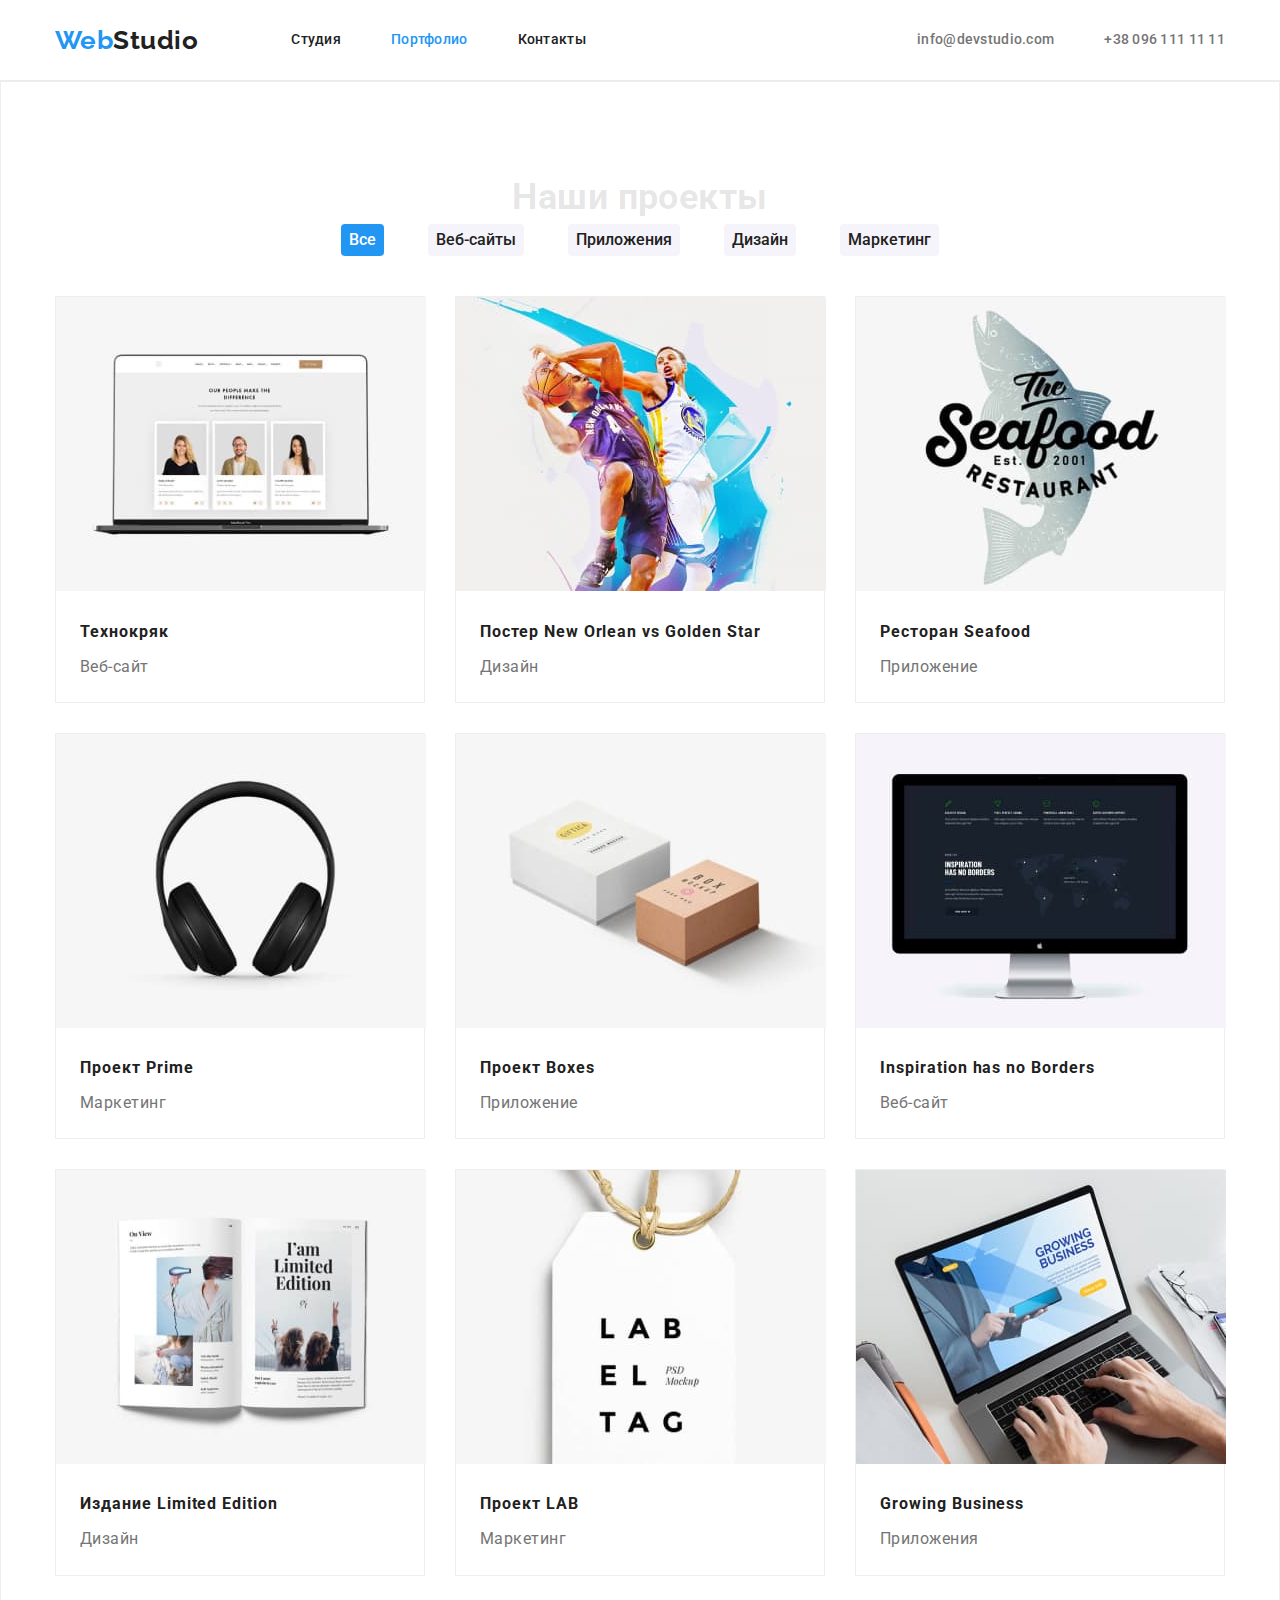
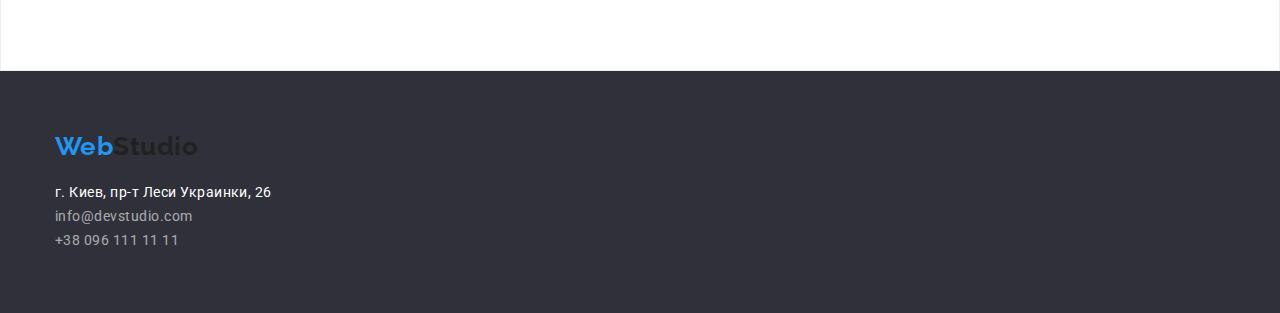
==== portfolio.html @ 62e01c05 "Копия модуля 3. Начинаем новый модуль" ====
<!DOCTYPE html>
<html lang="en">
<head>
    <meta charset="UTF-8">
    <meta http-equiv="X-UA-Compatible" content="IE=edge">
    <meta name="viewport" content="width=device-width, initial-scale=1.0">
    <title>Portfolio</title>
    <link rel="stylesheet" href="https://cdnjs.cloudflare.com/ajax/libs/modern-normalize/1.1.0/modern-normalize.min.css">
    <link href="https://fonts.googleapis.com/css2?family=Raleway:wght@700&family=Roboto:wght@400;500;700;900&display=swap"
        rel="stylesheet">
    <link rel="stylesheet" href="./css/styles.css" />
</head>
<body>
    <!-- Шапка-->
    <header class="header-page">
        <div class="container logo-nav-contacts">
            <nav class="logo-nav">
                <a href="./index.html" class="logo"><span class="logostyle">Web</span>Studio</a>
                <ul class="site-nav list">
                    <li class="item"><a href="./index.html" class="link">Студия</a></li>
                    <li class="item"><a href="./portfolio.html" class="link current">Портфолио</a></li>
                    <li class="item"><a href="./contacts.html" class="link">Контакты</a></li>
                </ul>
            </nav>
            <ul class="header-contacts list">
                <li class="item">
                    <a href="mailto:info@devstudio.com" class="header-contacts">info@devstudio.com</a>
                </li>
                <li class="item">
                    <a href="tel:+380961111111" class="header-contacts">+38 096 111 11 11</a>
                </li>
            </ul>
        </div>
    </header>
<main>
    <section class="section project">
    <div class="container">
        <h1 class="transparent-title">Наши проекты</h1>
        <ul class="button-type list">
            <li><button type="button" class="button-projects all">Все</button></li>
            <li><button type="button" class="button-projects">Веб-сайты</button></li>
            <li><button type="button" class="button-projects">Приложения</button></li>
            <li><button type="button" class="button-projects">Дизайн</button></li>
            <li><button type="button" class="button-projects">Маркетинг</button></li>
        </ul>
        <ul class="projects-type list">
            <li class="project-box">
                <img src="./images/techcrack.jpg" alt="techcrack" class="project-img" />
                <h3 class="portfolio-projects">Технокряк</h3>
                <p class="portfolio-type">Веб-сайт</p>
            </li>
            <li class="project-box">
                <img src="./images/New-Orlean.jpg" alt="Poster New Orlean" class="project-img" />
                <h3 class="portfolio-projects">Постер New Orlean vs Golden Star</h3>
                <p class="portfolio-type">Дизайн</p>
            </li>
            <li class="project-box">
                <img src="./images/restaraunt-sea-food.jpg" alt="restaraunt Sea Food" class="project-img" />
                <h3 class="portfolio-projects">Ресторан Seafood</h3>
                <p class="portfolio-type">Приложение</p>
            </li>
            <li class="project-box">
                <img src="./images/project-prime.jpg" alt="project Prime" class="project-img" />
                <h3 class="portfolio-projects">Проект Prime</h3>
                <p class="portfolio-type">Маркетинг</p>
            </li>
            <li class="project-box">
                <img src="./images/project-boxes.jpg" alt="project Boxes" class="project-img" />
                <h3 class="portfolio-projects">Проект Boxes</h3>
                <p class="portfolio-type">Приложение</p>
            </li>
            <li class="project-box">
                <img src="./images/inspirations.jpg" alt="Inspiration has no Borders" class="project-img" />
                <h3 class="portfolio-projects">Inspiration has no Borders</h3>
                <p class="portfolio-type">Веб-сайт</p>
            </li>
            <li class="project-box">
                <img src="./images/limited-edition.jpg" alt="Limited Edition" class="project-img" />
                <h3 class="portfolio-projects">Издание Limited Edition</h3>
                <p class="portfolio-type">Дизайн</p>
            </li>
            <li class="project-box">
                <img src="./images/project-lab.jpg" alt="project LAB" class="project-img" />
                <h3 class="portfolio-projects">Проект LAB</h3>
                <p class="portfolio-type">Маркетинг</p>
            </li>
            <li class="project-box">
                <img src="./images/growing-business.jpg" alt="Growing Business" class="project-img" />
                <h3 class="portfolio-projects">Growing Business</h3>
                <p class="portfolio-type">Приложения</p>
            </li>
        </ul>
    </div>
    </section>
</main>
        <!--подвал-->
        <footer>
            <div class="container">
                <a href="./index.html" class="logo"><span class="logostyle">Web</span>Studio</a>
                <address>
                    <ul class="address list">
                        <li><a href="" class="location">г. Киев, пр-т Леси Украинки, 26</a></li>
                        <li><a href="mailto:info@devstudio.com" class="footer-contacts">info@devstudio.com</a></li>
                        <li><a href="tel:+380961111111" class="footer-contacts">+38 096 111 11 11</a></li>
                    </ul>
                </address>
            </div>
        </footer>
    </body>
</html>
---- css/styles.css ----
:root {
    --primary-text-color: #212121;
    --secondary-text-color: #757575;
    --title-text-color: #212121;
    --accent-color: #2196F3;
    --primary-white-color: #ffffff;
    --secondary-background-color: #2F303A;
}
body { background: #E5E5E5;
    color: var(--primary-text-color);
    font-family: Roboto, sans-serif;
    letter-spacing: 0.03em;
}
/*Утилиты для списков*/
.list {
    list-style: none;
    padding: 0;
    margin: 0;
}
/* Контейнер */
.container {
    margin: 0 auto;
    width: 1200px;
    padding-left: 15px;
    padding-right: 15px;
}
/* Базовые параметры секций */
.section {
    margin-top: 0;
    margin-bottom: 0;
    padding-top: 94px;
    padding-bottom: 94px;
    background-color: #F5F4FA;
}
/* Загаловки секций*/
.section-title {
    margin-top: 0;
    margin-bottom: 50px;
    text-align: center;
    color: var(--primary-text-color);
    font-weight: 700;
    font-size: 36px;
    line-height: 1.17;
}
/* Линия для шапки */
.header-page {
    border-bottom: 1px solid #ECECEC;
    background-color: var(--primary-white-color);
}
/* Логотип */
.logo {
    color: var(--primary-text-color);
    font-family: Raleway, sans-serif;
    font-size: 26px;
    font-weight: 700;
    line-height: 1.19;
    text-decoration: none;
}
.logostyle {
    color: var(--accent-color)
}
/*Шапка*/
.logo-nav-contacts {
    display: flex;
    align-items: center;
}
/*Навигация в шапке*/
.logo-nav {
    display: flex;
    align-items: center;
}

.link {
    color: var(--primary-text-color);
    font-size: 14px;
    font-weight: 500;
    line-height: 1.14;
    letter-spacing: 0.02em;
    text-decoration: none;
}
.site-nav {
    display: flex;
    margin-left: 93px;
}
    .site-nav .item {
    margin-right: 50px;
}
/*второй вариант отступа(для конспекта)
.site-nav .item:not(:last-child)
margin-rigth:40px; 
----------------------------*/

.site-nav .link {
    display: block;
    padding-top: 32px;
    padding-bottom: 32px;
}
.site-nav .link:hover,
.site-nav .link:focus {
    color: var(--accent-color);
}
.site-nav .link.current {
    color: var(--accent-color);
}
/* Контакты в шапке */
.header-contacts {
    display: flex;
    margin-left: auto;
    color: var(--secondary-text-color);
    font-size: 14px;
    font-weight: 500;
    line-height: 1.14;
    letter-spacing: 0.02em;
    text-decoration: none;
}
.header-contacts .item+.item {
    margin-left: 50px;
}
.header-contacts:hover,
.header-contacts:focus {
    color: var(--accent-color)
}
/* Solutions / Эффективные решения */
.solutions {
    background-color: var(--secondary-background-color);
    text-align: center;
    margin-top: 0;
    margin-bottom: 0;
    padding: 200px 0;
}
.solutions-title {
    margin-top: 0;
    margin-bottom: 0;
    color: var(--primary-white-color);
    font-weight: 900;
    font-size: 44px;
    line-height: 1.36;
    letter-spacing: 0.06em;
    text-transform: uppercase;
}
.button-primary {
    color: var(--primary-white-color);
    background-color: var(--accent-color);
    font-weight: 700;
    font-size: 16px;
    line-height: 1.88;
    letter-spacing: 0.06em;
    text-align: center;
    text-decoration: none;
    box-shadow: 0px 4px 4px rgba(0, 0, 0, 0.15);
    border-radius: 4px;
    border-color: transparent;
    padding: 10px 32px;
    min-width: 200px;
    margin-top: 30px;
}
/* Advantages / Наши преймущества (с условным заголовком) */
.section-transparent-title{
    margin-top: 0;
    margin-bottom: 0;
    padding-top: 94px;
    padding-bottom: 0;
    background-color: #F5F4FA;
}
.transparent-title {
margin-top: 0;
margin-bottom: 0;
text-align: center;
color: rgba(0, 0, 0, 0.1);
font-weight: 700;
font-size: 36px;
line-height: 1.17;

}
.advantages {
    display: flex;
}
.advantages .item {
    margin-right: 30px;
}
.advantages .item:last-child {
    margin-right: 0;
}
.advantages-title {
    font-weight: 700;
    font-size: 14px;
    line-height: 1.14;
    text-transform: uppercase;
    margin-top: 0;
    margin-bottom: 10px;
}
.advantages-description {
    margin-top: 0;
    margin-bottom: 0;
    font-size: 14px;
    font-weight: 400;
    line-height: 1.71;
    color: var(--secondary-text-color);
}
/* Services / Чем мы занимаемся */
.services {
    display: flex;
}

.services .item {
    margin-right: 30px;
}

.services .item:last-child {
    margin-right: 0;
}
/* Изображения для services */
.services-image {
    width: 370px;
}

/* Our team / Наша команда*/
.team {
    display: flex;
}
.team-image {
    width: 270px;
}
.team .item {
    margin-top: 0;
    margin-bottom: 0;
    margin-right: 30px;
    background-color: #ffffff;
    box-shadow: 0px 1px 3px rgba(0, 0, 0, 0.12),
                0px 1px 1px rgba(0, 0, 0, 0.14),
                0px 2px 1px rgba(0, 0, 0, 0.2);
    border-radius: 0px 0px 4px 4px;
}
.team .item:last-child {
    margin-right: 0;
}
.our-team {
    margin-top: 0;
    margin-bottom: 10px;
    font-size: 16px;
    font-weight: 500;
    line-height: 1.17;
}
.team-speciality {
    margin-top: 0;
    margin-bottom: 30px;
    font-size: 16px;
    font-weight: 400;
    line-height: 1.17;
    color: var(--secondary-text-color);
}

/*Подвал*/
footer {
    background-color: var(--secondary-background-color);
    padding-top: 60px;
    padding-bottom: 60px;
    
}
footer>.logo {
    color: #FFFFFF;
}
address {
    margin-top: 20px;
    margin-bottom: 0;
}
.location {
    color: #FFFFFF;
    font-size: 14px;
    font-weight: 400;
    line-height: 1.71;
    text-decoration: none;
    font-style: normal;
}

.footer-contacts {
    color: rgba(255, 255, 255, 0.6);
    font-size: 14px;
    font-weight: 400;
    line-height: 1.71;
    text-decoration: none;
    font-style: normal;
}

.footer-contacts:hover,
.footer-contacts:focus {
    color: var(--accent-color);
}
/*Портфолио*/
.section.project {
    background-color: #ffffff;
    border: 1px solid #EEEEEE;
}
/*Кнопки в портфолио (с условным заголовком)*/
.button-type {
    display: flex;
    margin-bottom: 34px;
    margin-top: 0;
    justify-content: center;
}

.button-projects {
    color: var(--primary-text-color);
    background-color: #F5F4FA;
    font-weight: 500;
    font-size: 16px;
    line-height: 1.63;
    border-radius: 4px;
    border-color: transparent;
    margin: 6px 22px 6px 22px;
}

.button-projects:hover,
.button-projects:focus {
    color: var(--primary-white-color);
    background-color: var(--accent-color);
}

.button-projects.all {
    color: var(--primary-white-color);
    background-color: var(--accent-color);
}
/* Projects / Cписок проектов в портфолио */

.projects-type {
    display: flex;
    flex-wrap: wrap;
}
.project-box {
    background: #FFFFFF;
    border: 1px solid #EEEEEE;
    width: 370px;
    margin-right: 30px;
    margin-bottom: 30px;
}
.project-box:nth-child(3n) {
    margin-right: 0;
}
.project-box:nth-last-child(-n + 3) {
    margin-bottom: 0;
}
.project-img {
    width: 370px;
    margin-top: 0;
    margin-bottom: 20px;
}

.portfolio-projects {
    margin: 0 24px 4px 24px;
    color: var(--primary-text-color);
    font-size: 16px;
    font-weight: 700;
    line-height: 2;
    letter-spacing: 0.06em;
}
.portfolio-type {
    margin: 0 24px 20px 24px;
    color: var(--secondary-text-color);
    font-size: 16px;
    font-weight: 400;
    line-height: 1.88;
}
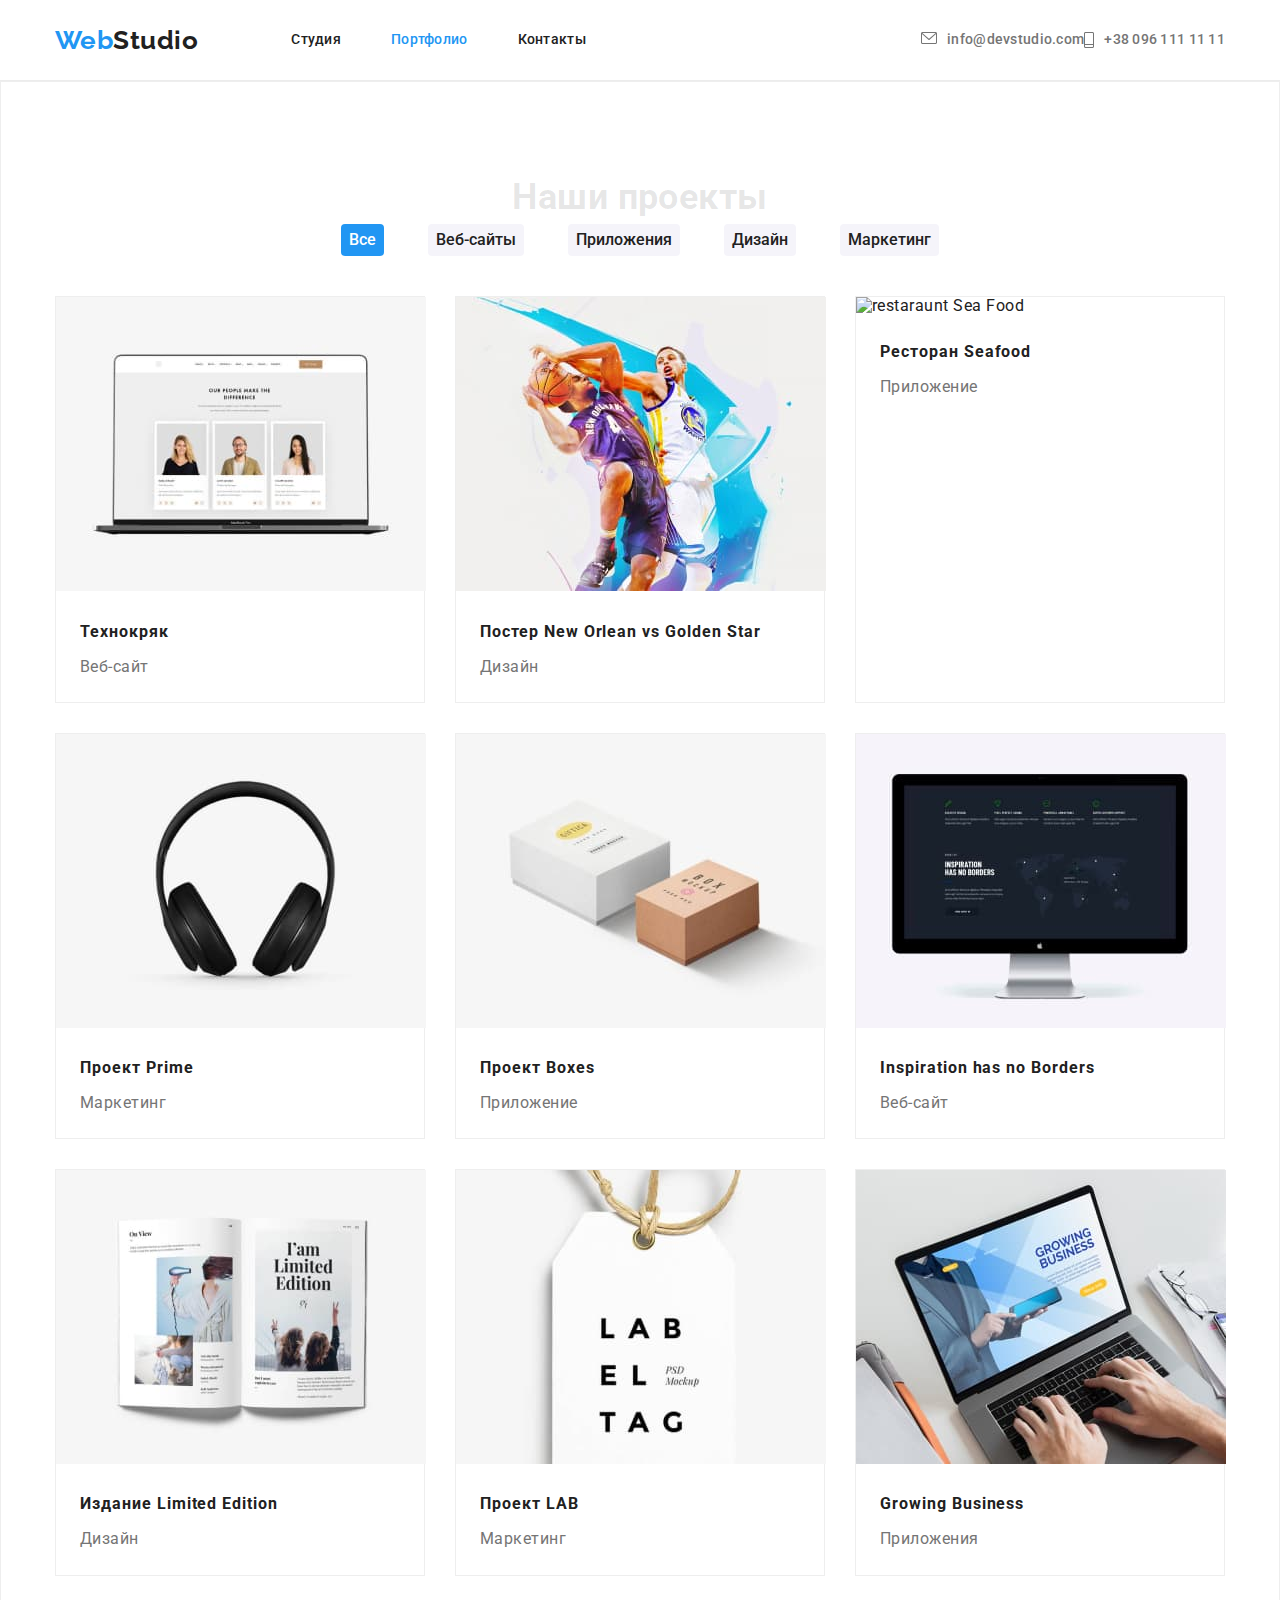
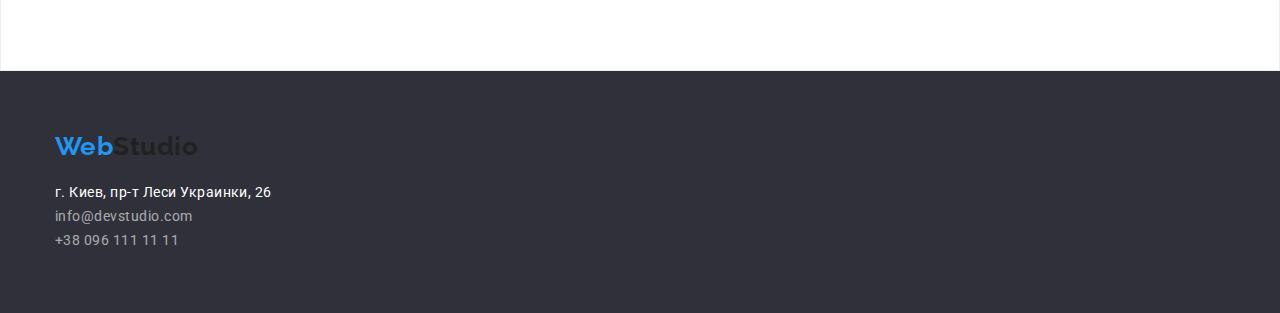
==== commit a499cc7a: "before" ====
--- a/portfolio.html
+++ b/portfolio.html
@@ -24,10 +24,10 @@
             </nav>
             <ul class="header-contacts list">
                 <li class="item">
-                    <a href="mailto:info@devstudio.com" class="header-contacts">info@devstudio.com</a>
+                    <a href="mailto:info@devstudio.com" class="header-contacts mail">info@devstudio.com</a>
                 </li>
                 <li class="item">
-                    <a href="tel:+380961111111" class="header-contacts">+38 096 111 11 11</a>
+                    <a href="tel:+380961111111" class="header-contacts mobile">+38 096 111 11 11</a>
                 </li>
             </ul>
         </div>
--- a/css/styles.css
+++ b/css/styles.css
@@ -16,6 +16,7 @@
     list-style: none;
     padding: 0;
     margin: 0;
+
 }
 /* Контейнер */
 .container {
@@ -103,6 +104,26 @@
     color: var(--accent-color);
 }
 /* Контакты в шапке */
+.header-contacts.mail::before {
+    content: "";
+    background-image: url(../images/mail.svg);
+    background-size: contain;
+    align-items: center;
+    width: 16px;
+    height: 12px;
+    margin-right: 10px;
+
+}
+.header-contacts.mobile::before {
+    content: "";
+    background-image: url(../images/mobile.svg);
+    background-size: contain;
+    align-items: center;
+    width: 10px;
+    height: 16px;
+    margin-right: 10px;
+
+}
 .header-contacts {
     display: flex;
     margin-left: auto;
@@ -113,8 +134,8 @@
     letter-spacing: 0.02em;
     text-decoration: none;
 }
-.header-contacts .item+.item {
-    margin-left: 50px;
+.header-contacts .contacts-item+.contacts-item {
+    margin-left: 30px;
 }
 .header-contacts:hover,
 .header-contacts:focus {
@@ -122,10 +143,23 @@
 }
 /* Solutions / Эффективные решения */
 .solutions {
-    background-color: var(--secondary-background-color);
+    background-image: linear-gradient(
+        to right,
+        rgba(47, 48, 58, 0.4),
+        rgba(47, 48, 58, 0.4)
+    );
+    background-image: url(../images/main-img.jpg);
+    /* если размер изображения не подходящих размеров, то дополнительно для корректирвки
+    background-repeat: no-repeat;
+    background-position: center;
+    background-size: cover; */
+    background-color: #C4C4C4;
+    border: 1px solid #000000;
     text-align: center;
-    margin-top: 0;
-    margin-bottom: 0;
+    margin-left: auto;
+    margin-right: auto;
+    height: 480px;
+    max-width: 1600px;
     padding: 200px 0;
 }
 .solutions-title {
@@ -153,6 +187,7 @@
     padding: 10px 32px;
     min-width: 200px;
     margin-top: 30px;
+    cursor: pointer;
 }
 /* Advantages / Наши преймущества (с условным заголовком) */
 .section-transparent-title{
@@ -160,27 +195,51 @@
     margin-bottom: 0;
     padding-top: 94px;
     padding-bottom: 0;
-    background-color: #F5F4FA;
 }
 .transparent-title {
-margin-top: 0;
-margin-bottom: 0;
-text-align: center;
-color: rgba(0, 0, 0, 0.1);
-font-weight: 700;
-font-size: 36px;
-line-height: 1.17;
-
+    margin-top: 0;
+    margin-bottom: 0;
+    text-align: center;
+    color: rgba(0, 0, 0, 0.1);
+    font-weight: 700;
+    font-size: 36px;
+    line-height: 1.17;
 }
 .advantages {
     display: flex;
 }
-.advantages .item {
+
+.advantages-item {
     margin-right: 30px;
-}
-.advantages .item:last-child {
+    
+}
+.advantages-item:last-child {
     margin-right: 0;
 }
+
+.advantages-item::before {
+    display: block;
+    content: "";
+    background-repeat: no-repeat;
+    background-position: center;
+    background-color: #F5F4FA;;
+    width: 270px;
+    height: 120px;
+    margin-bottom: 30px;
+}
+.advantages-item:nth-child(1):before {
+    background-image: url(../images/antenna.svg);
+}
+.advantages-item:nth-child(2):before {
+    background-image: url(../images/clock.svg);
+}
+.advantages-item:nth-child(3):before {
+    background-image: url(../images/diagram.svg);
+}
+.advantages-item:nth-child(4):before {
+    background-image: url(../images/astronaut.svg);
+}
+
 .advantages-title {
     font-weight: 700;
     font-size: 14px;
@@ -189,6 +248,7 @@
     margin-top: 0;
     margin-bottom: 10px;
 }
+
 .advantages-description {
     margin-top: 0;
     margin-bottom: 0;
@@ -220,8 +280,9 @@
 }
 .team-image {
     width: 270px;
-}
-.team .item {
+    margin-bottom: 30px;
+}
+.team-item {
     margin-top: 0;
     margin-bottom: 0;
     margin-right: 30px;
@@ -230,8 +291,10 @@
                 0px 1px 1px rgba(0, 0, 0, 0.14),
                 0px 2px 1px rgba(0, 0, 0, 0.2);
     border-radius: 0px 0px 4px 4px;
-}
-.team .item:last-child {
+    text-align: center;
+
+}
+.team-item:last-child {
     margin-right: 0;
 }
 .our-team {
@@ -241,14 +304,37 @@
     font-weight: 500;
     line-height: 1.17;
 }
+
 .team-speciality {
     margin-top: 0;
-    margin-bottom: 30px;
+    margin-bottom: 16px;
     font-size: 16px;
     font-weight: 400;
     line-height: 1.17;
     color: var(--secondary-text-color);
 }
+.button {
+    margin-top: 0;
+    margin-bottom: 30px;
+    padding: 0;
+    border: none;
+    color: #AFB1B8;; 
+    background-color: #ffffff;
+    width: 44px;
+    height: 44px;
+}
+.button:hover {
+    color: #ffffff;
+    background-color: #2196F3;
+    border-radius: 50%;
+}
+
+.button-icon {
+    fill: currentcolor;
+    width: 20px;
+    height: 20px;
+}
+
 
 /*Подвал*/
 footer {
@@ -308,6 +394,7 @@
     border-radius: 4px;
     border-color: transparent;
     margin: 6px 22px 6px 22px;
+    cursor: pointer;
 }
 
 .button-projects:hover,
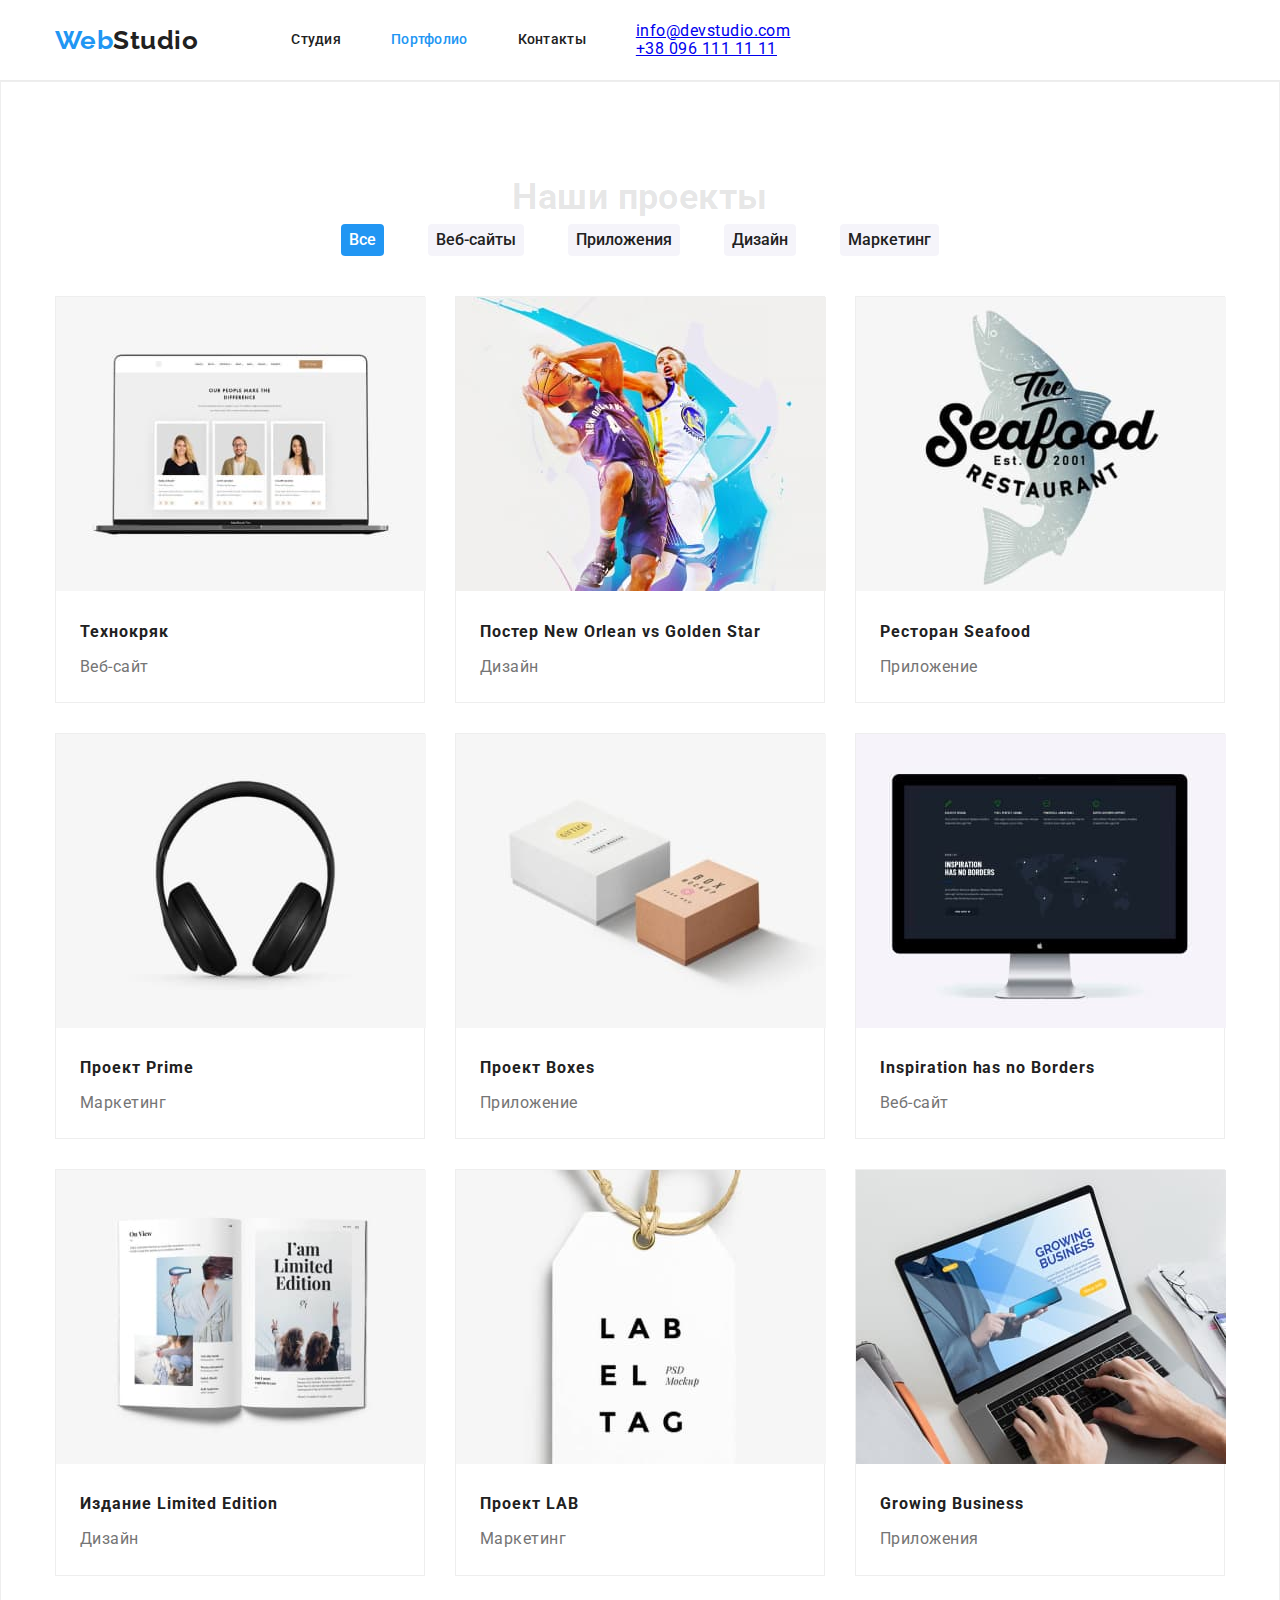
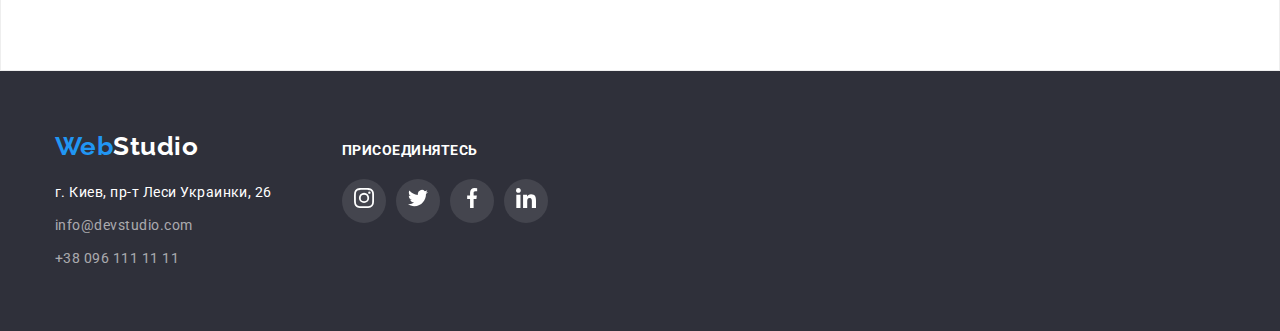
==== commit 2cca58e3: "эксперименты с сектором моя команда" ====
--- a/portfolio.html
+++ b/portfolio.html
@@ -95,15 +95,52 @@
 </main>
         <!--подвал-->
         <footer>
-            <div class="container">
-                <a href="./index.html" class="logo"><span class="logostyle">Web</span>Studio</a>
-                <address>
-                    <ul class="address list">
-                        <li><a href="" class="location">г. Киев, пр-т Леси Украинки, 26</a></li>
-                        <li><a href="mailto:info@devstudio.com" class="footer-contacts">info@devstudio.com</a></li>
-                        <li><a href="tel:+380961111111" class="footer-contacts">+38 096 111 11 11</a></li>
+            <div class="container footer">
+                <div class="footer-logo-address">
+                    <a href="./index.html" class="logo"><span class="logostyle">Web</span>Studio</a>
+                    <address class="footer-address">
+                        <ul class="address list">
+                            <li class="address-item"><a href="" class="location">г. Киев, пр-т Леси Украинки, 26</a></li>
+                            <li class="address-item"><a href="mailto:info@devstudio.com"
+                                    class="footer-contacts">info@devstudio.com</a></li>
+                            <li class="address-item"><a href="tel:+380961111111" class="footer-contacts">+38 096 111 11 11</a>
+                            </li>
+                        </ul>
+                    </address>
+                </div>
+                <div class="footer-social">
+                    <h3 class="social-title">Присоединятесь</h3>
+                    <ul class="social list">
+                        <li class="social-item">
+                            <button class="button-social">
+                                <svg class="button-icon-social" width="20" height="20">
+                                    <use href="./images/icon.svg#icon-instagram"></use>
+                                </svg>
+                            </button>
+                        </li>
+                        <li class="social-item">
+                            <button class="button-social">
+                                <svg class="button-icon-social" width="20" height="20">
+                                    <use href="./images/icon.svg#icon-twitter"></use>
+                                </svg>
+                            </button>
+                        </li>
+                        <li class="social-item">
+                            <button class="button-social">
+                                <svg class="button-icon-social" width="20" height="20">
+                                    <use href="./images/icon.svg#icon-facebook"></use>
+                                </svg>
+                            </button>
+                        </li>
+                        <li class="social-item">
+                            <button class="button-social">
+                                <svg class="button-icon-social" width="20" height="20">
+                                    <use href="./images/icon.svg#icon-linkedin"></use>
+                                </svg>
+                            </button>
+                        </li>
                     </ul>
-                </address>
+                </div>
             </div>
         </footer>
     </body>
--- a/css/styles.css
+++ b/css/styles.css
@@ -5,6 +5,7 @@
     --accent-color: #2196F3;
     --primary-white-color: #ffffff;
     --secondary-background-color: #2F303A;
+    --primary-icon-color: #AFB1B8;
 }
 body { background: #E5E5E5;
     color: var(--primary-text-color);
@@ -31,7 +32,6 @@
     margin-bottom: 0;
     padding-top: 94px;
     padding-bottom: 94px;
-    background-color: #F5F4FA;
 }
 /* Загаловки секций*/
 .section-title {
@@ -104,42 +104,31 @@
     color: var(--accent-color);
 }
 /* Контакты в шапке */
-.header-contacts.mail::before {
-    content: "";
-    background-image: url(../images/mail.svg);
-    background-size: contain;
-    align-items: center;
-    width: 16px;
-    height: 12px;
-    margin-right: 10px;
-
-}
-.header-contacts.mobile::before {
-    content: "";
-    background-image: url(../images/mobile.svg);
-    background-size: contain;
-    align-items: center;
-    width: 10px;
-    height: 16px;
-    margin-right: 10px;
-
-}
-.header-contacts {
+.header-address {
     display: flex;
     margin-left: auto;
-    color: var(--secondary-text-color);
+    vertical-align:middle;
+}
+.header-address .contact-item+.contact-item {
+    margin-left: 30px;
+}
+.header-contact {
     font-size: 14px;
     font-weight: 500;
     line-height: 1.14;
     letter-spacing: 0.02em;
     text-decoration: none;
-}
-.header-contacts .contacts-item+.contacts-item {
-    margin-left: 30px;
-}
-.header-contacts:hover,
-.header-contacts:focus {
+    color: var(--secondary-text-color);
+}
+.header-contact:hover,
+.header-contact:focus {
     color: var(--accent-color)
+}
+
+.contact-icon {
+    margin-right: 10px;
+    fill: currentColor; 
+    vertical-align:middle;
 }
 /* Solutions / Эффективные решения */
 .solutions {
@@ -217,29 +206,17 @@
     margin-right: 0;
 }
 
-.advantages-item::before {
-    display: block;
-    content: "";
-    background-repeat: no-repeat;
-    background-position: center;
-    background-color: #F5F4FA;;
+.button-advantages {
     width: 270px;
     height: 120px;
+    border: none;
     margin-bottom: 30px;
-}
-.advantages-item:nth-child(1):before {
-    background-image: url(../images/antenna.svg);
-}
-.advantages-item:nth-child(2):before {
-    background-image: url(../images/clock.svg);
-}
-.advantages-item:nth-child(3):before {
-    background-image: url(../images/diagram.svg);
-}
-.advantages-item:nth-child(4):before {
-    background-image: url(../images/astronaut.svg);
-}
-
+    padding: 0;
+}
+.button-icon-advantages {
+    width: 70px;
+    height: 70px;
+}
 .advantages-title {
     font-weight: 700;
     font-size: 14px;
@@ -274,15 +251,16 @@
     width: 370px;
 }
 
+
 /* Our team / Наша команда*/
+.section.teamcolor {
+    background-color: #F5F4FA;
+}
 .team {
     display: flex;
 }
-.team-image {
+.team-item {
     width: 270px;
-    margin-bottom: 30px;
-}
-.team-item {
     margin-top: 0;
     margin-bottom: 0;
     margin-right: 30px;
@@ -313,65 +291,173 @@
     line-height: 1.17;
     color: var(--secondary-text-color);
 }
-.button {
+/* Кнопки social link*/
+.team-social.list {
+    display: flex;
+    margin: 0 32px 30px;
+}
+.team-social-item {
+    margin-right: 10px;
+    width: 44px;
+    height: 44px;
+    outline: 0.5px solid red;
+}
+.team-social-item:last-child {
+    margin-right: 0;
+    text-decoration: none;
+}
+.button-team-icon-social {
+    fill: currentColor;
+    width: 20px;
+    height: 20px;
+    vertical-align:middle;
+}
+.button-team-social {
+    padding: 0;
+    border: none;
+    color: var(--primary-icon-color);
+    background: #ffffff;
+    width: 34px;
+    height: 34px;
+    outline: 0.5px solid blue;
+}
+.button-team-social:hover {
+    color: #ffffff;
+    background-color: var(--accent-color);
+    border: none;
+    border-radius: 50%;
+}
+
+
+
+/* Regular customers / Постоянные клиенты */
+.customer {
+    display: flex;
+}
+
+.customer .item {
+    margin-right: 30px;
+}
+
+.customer .item:last-child {
+    margin-right: 0;
+}
+
+.button-customer {
     margin-top: 0;
     margin-bottom: 30px;
     padding: 0;
+    border: 1px solid var(--primary-icon-color);
+    border-radius: 4px;
+    color: var(--primary-icon-color);
+    width: 170px;
+    height: 92px;
+}
+
+.button-customer:hover {
+    color: var(--accent-color);
+    border: 1px solid var(--accent-color);
+}
+
+.button-icon-customer {
+    fill: currentcolor;
+    width: 106px;
+    height: 60px;
+}
+
+/*Подвал*/
+footer {
+    background-color: var(--secondary-background-color);
+}
+.footer-logo-address > .logo {
+    color: #ffffff;
+}
+address {
+    margin-top: 20px;
+    margin-bottom: 0;
+}
+.address-item {
+    margin-bottom: 9px;
+}
+.address-item:last-child {
+    margin-bottom: 0;
+}
+.location {
+    color: #FFFFFF;
+    font-size: 14px;
+    font-weight: 400;
+    line-height: 1.71;
+    text-decoration: none;
+    font-style: normal;
+}
+
+.footer-contacts {
+    color: rgba(255, 255, 255, 0.6);
+    font-size: 14px;
+    font-weight: 400;
+    line-height: 1.71;
+    text-decoration: none;
+    font-style: normal;
+}
+
+.footer-contacts:hover,
+.footer-contacts:focus {
+    color: var(--accent-color);
+}
+.footer {
+    display: flex;
+    flex-direction: row;
+}
+.footer-logo-address {
+    margin-top: 60px;
+    margin-bottom: 60px;
+
+}
+.footer-social
+{   margin-left: 70px;
+    margin-top: 72px;
+    margin-bottom: 100px;
+}
+.social-title {
+    margin-bottom: 20px;
+    margin-top: 0;
+    font-weight: 700;
+    font-size: 14px;
+    line-height: 1.14;
+    text-transform: uppercase;
+    color: var(--primary-white-color);
+}
+/* Кнопки social link в подвале */
+.social.list {
+    display: flex;
+}
+.social-item {
+    margin-right: 10px;
+}
+.social-item:last-child {
+    margin-right: 0;
+}
+
+.button-social {
+    padding: 0;
     border: none;
-    color: #AFB1B8;; 
-    background-color: #ffffff;
+    border-radius: 50%;
+    color: #ffffff;
+    background: rgba(255, 255, 255, 0.1);
     width: 44px;
     height: 44px;
 }
-.button:hover {
-    color: #ffffff;
-    background-color: #2196F3;
-    border-radius: 50%;
-}
-
-.button-icon {
+
+.button-social:hover {
+    background-color: var(--accent-color)
+}
+
+.button-icon-social {
     fill: currentcolor;
     width: 20px;
     height: 20px;
 }
 
-
-/*Подвал*/
-footer {
-    background-color: var(--secondary-background-color);
-    padding-top: 60px;
-    padding-bottom: 60px;
-    
-}
-footer>.logo {
-    color: #FFFFFF;
-}
-address {
-    margin-top: 20px;
-    margin-bottom: 0;
-}
-.location {
-    color: #FFFFFF;
-    font-size: 14px;
-    font-weight: 400;
-    line-height: 1.71;
-    text-decoration: none;
-    font-style: normal;
-}
-
-.footer-contacts {
-    color: rgba(255, 255, 255, 0.6);
-    font-size: 14px;
-    font-weight: 400;
-    line-height: 1.71;
-    text-decoration: none;
-    font-style: normal;
-}
-
-.footer-contacts:hover,
-.footer-contacts:focus {
-    color: var(--accent-color);
-}
 /*Портфолио*/
 .section.project {
     background-color: #ffffff;
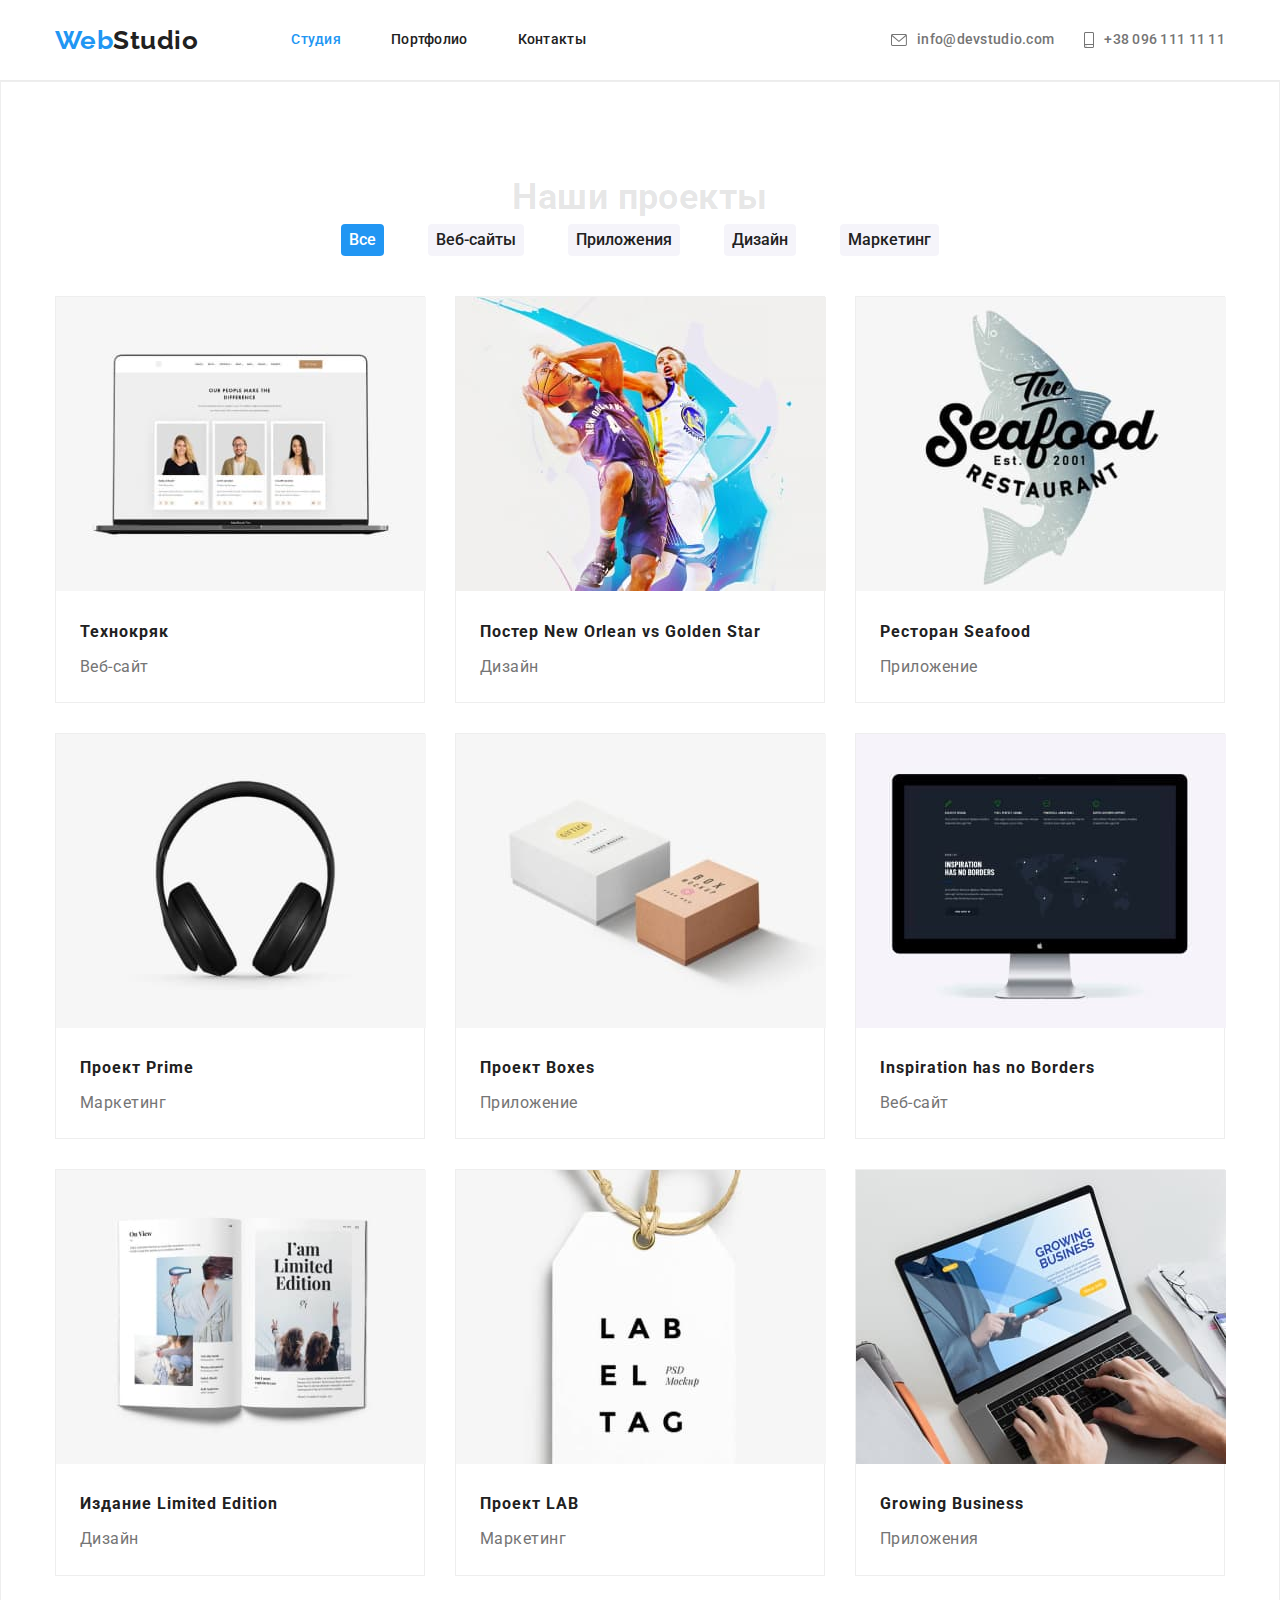
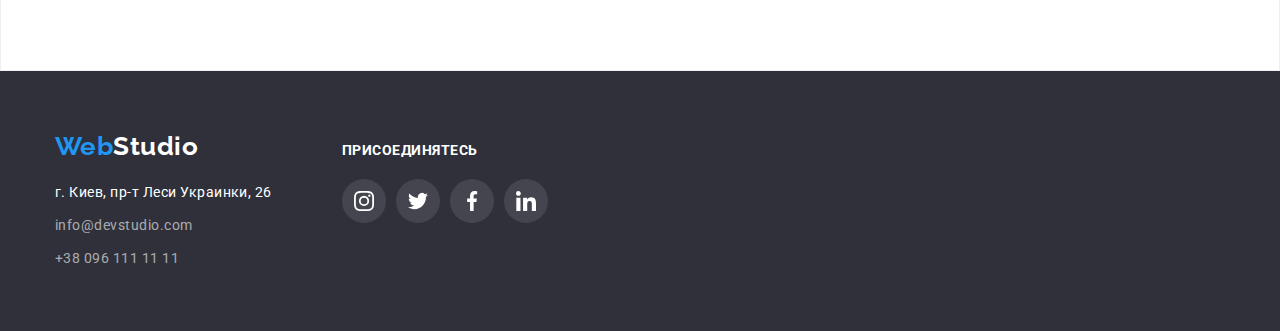
==== commit ae8cfd59: "проверка на валидаторе" ====
--- a/portfolio.html
+++ b/portfolio.html
@@ -17,19 +17,28 @@
             <nav class="logo-nav">
                 <a href="./index.html" class="logo"><span class="logostyle">Web</span>Studio</a>
                 <ul class="site-nav list">
-                    <li class="item"><a href="./index.html" class="link">Студия</a></li>
-                    <li class="item"><a href="./portfolio.html" class="link current">Портфолио</a></li>
+                    <li class="item"><a href="./index.html" class="link current">Студия</a></li>
+                    <li class="item"><a href="./portfolio.html" class="link">Портфолио</a></li>
                     <li class="item"><a href="./contacts.html" class="link">Контакты</a></li>
                 </ul>
             </nav>
-            <ul class="header-contacts list">
-                <li class="item">
-                    <a href="mailto:info@devstudio.com" class="header-contacts mail">info@devstudio.com</a>
+            <ul class="header-address list">
+                <li class="contact-item">
+                    <a href="mailto:info@devstudio.com" class="header-contact">
+                        <svg class="contact-icon" width="16" height="12">
+                            <use href="./images/icon.svg#icon-mail"></use>
+                        </svg>
+                        info@devstudio.com</a>
                 </li>
-                <li class="item">
-                    <a href="tel:+380961111111" class="header-contacts mobile">+38 096 111 11 11</a>
+                <li class="contact-item">
+                    <a href="tel:+380961111111" class="header-contact">
+                        <svg class="contact-icon" width="10" height="16">
+                            <use href="./images/icon.svg#icon-mobile"></use>
+                        </svg>
+                        +38 096 111 11 11</a>
                 </li>
             </ul>
+    
         </div>
     </header>
 <main>
--- a/css/styles.css
+++ b/css/styles.css
@@ -107,18 +107,21 @@
 .header-address {
     display: flex;
     margin-left: auto;
-    vertical-align:middle;
+    align-items: center;
 }
 .header-address .contact-item+.contact-item {
     margin-left: 30px;
 }
 .header-contact {
+    display: flex;
     font-size: 14px;
     font-weight: 500;
     line-height: 1.14;
     letter-spacing: 0.02em;
     text-decoration: none;
     color: var(--secondary-text-color);
+    align-items: center;
+    justify-content: center;
 }
 .header-contact:hover,
 .header-contact:focus {
@@ -197,7 +200,6 @@
 .advantages {
     display: flex;
 }
-
 .advantages-item {
     margin-right: 30px;
     
@@ -225,7 +227,6 @@
     margin-top: 0;
     margin-bottom: 10px;
 }
-
 .advantages-description {
     margin-top: 0;
     margin-bottom: 0;
@@ -242,7 +243,6 @@
 .services .item {
     margin-right: 30px;
 }
-
 .services .item:last-child {
     margin-right: 0;
 }
@@ -250,8 +250,6 @@
 .services-image {
     width: 370px;
 }
-
-
 /* Our team / Наша команда*/
 .section.teamcolor {
     background-color: #F5F4FA;
@@ -282,7 +280,6 @@
     font-weight: 500;
     line-height: 1.17;
 }
-
 .team-speciality {
     margin-top: 0;
     margin-bottom: 16px;
@@ -297,29 +294,27 @@
     margin: 0 32px 30px;
 }
 .team-social-item {
+    display: flex;
     margin-right: 10px;
+}
+.team-social-item:last-child {
+    margin-right: 0;
+}
+.button-team-social {
+    display: flex;
+    padding: 0;
+    border: none;
+    color: var(--primary-icon-color);
+    background: #ffffff;
     width: 44px;
     height: 44px;
-    outline: 0.5px solid red;
-}
-.team-social-item:last-child {
-    margin-right: 0;
-    text-decoration: none;
+    align-items: center;
+    justify-content: center;
 }
 .button-team-icon-social {
     fill: currentColor;
     width: 20px;
     height: 20px;
-    vertical-align:middle;
-}
-.button-team-social {
-    padding: 0;
-    border: none;
-    color: var(--primary-icon-color);
-    background: #ffffff;
-    width: 34px;
-    height: 34px;
-    outline: 0.5px solid blue;
 }
 .button-team-social:hover {
     color: #ffffff;
@@ -327,23 +322,18 @@
     border: none;
     border-radius: 50%;
 }
-
-
-
 /* Regular customers / Постоянные клиенты */
 .customer {
     display: flex;
 }
-
-.customer .item {
+.customer-item {
     margin-right: 30px;
 }
-
-.customer .item:last-child {
-    margin-right: 0;
-}
-
+.customer-item:last-child {
+    margin-right: 0;
+}
 .button-customer {
+    display: flex;
     margin-top: 0;
     margin-bottom: 30px;
     padding: 0;
@@ -352,19 +342,19 @@
     color: var(--primary-icon-color);
     width: 170px;
     height: 92px;
-}
-
-.button-customer:hover {
-    color: var(--accent-color);
-    border: 1px solid var(--accent-color);
-}
-
+    cursor: pointer;
+    align-items: center;
+    justify-content: center;
+}
 .button-icon-customer {
     fill: currentcolor;
     width: 106px;
     height: 60px;
 }
-
+.button-customer:hover {
+    color: var(--accent-color);
+    border: 1px solid var(--accent-color);
+}
 /*Подвал*/
 footer {
     background-color: var(--secondary-background-color);
@@ -390,7 +380,6 @@
     text-decoration: none;
     font-style: normal;
 }
-
 .footer-contacts {
     color: rgba(255, 255, 255, 0.6);
     font-size: 14px;
@@ -432,13 +421,14 @@
     display: flex;
 }
 .social-item {
+    display: flex;
     margin-right: 10px;
 }
 .social-item:last-child {
     margin-right: 0;
 }
-
 .button-social {
+    display: flex;
     padding: 0;
     border: none;
     border-radius: 50%;
@@ -446,18 +436,17 @@
     background: rgba(255, 255, 255, 0.1);
     width: 44px;
     height: 44px;
-}
-
-.button-social:hover {
-    background-color: var(--accent-color)
-}
-
+    align-items: center;
+    justify-content: center;
+}
 .button-icon-social {
     fill: currentcolor;
     width: 20px;
     height: 20px;
 }
-
+.button-social:hover {
+    background-color: var(--accent-color)
+}
 /*Портфолио*/
 .section.project {
     background-color: #ffffff;
@@ -470,7 +459,6 @@
     margin-top: 0;
     justify-content: center;
 }
-
 .button-projects {
     color: var(--primary-text-color);
     background-color: #F5F4FA;
@@ -482,19 +470,16 @@
     margin: 6px 22px 6px 22px;
     cursor: pointer;
 }
-
 .button-projects:hover,
 .button-projects:focus {
     color: var(--primary-white-color);
     background-color: var(--accent-color);
 }
-
 .button-projects.all {
     color: var(--primary-white-color);
     background-color: var(--accent-color);
 }
 /* Projects / Cписок проектов в портфолио */
-
 .projects-type {
     display: flex;
     flex-wrap: wrap;
@@ -517,7 +502,6 @@
     margin-top: 0;
     margin-bottom: 20px;
 }
-
 .portfolio-projects {
     margin: 0 24px 4px 24px;
     color: var(--primary-text-color);
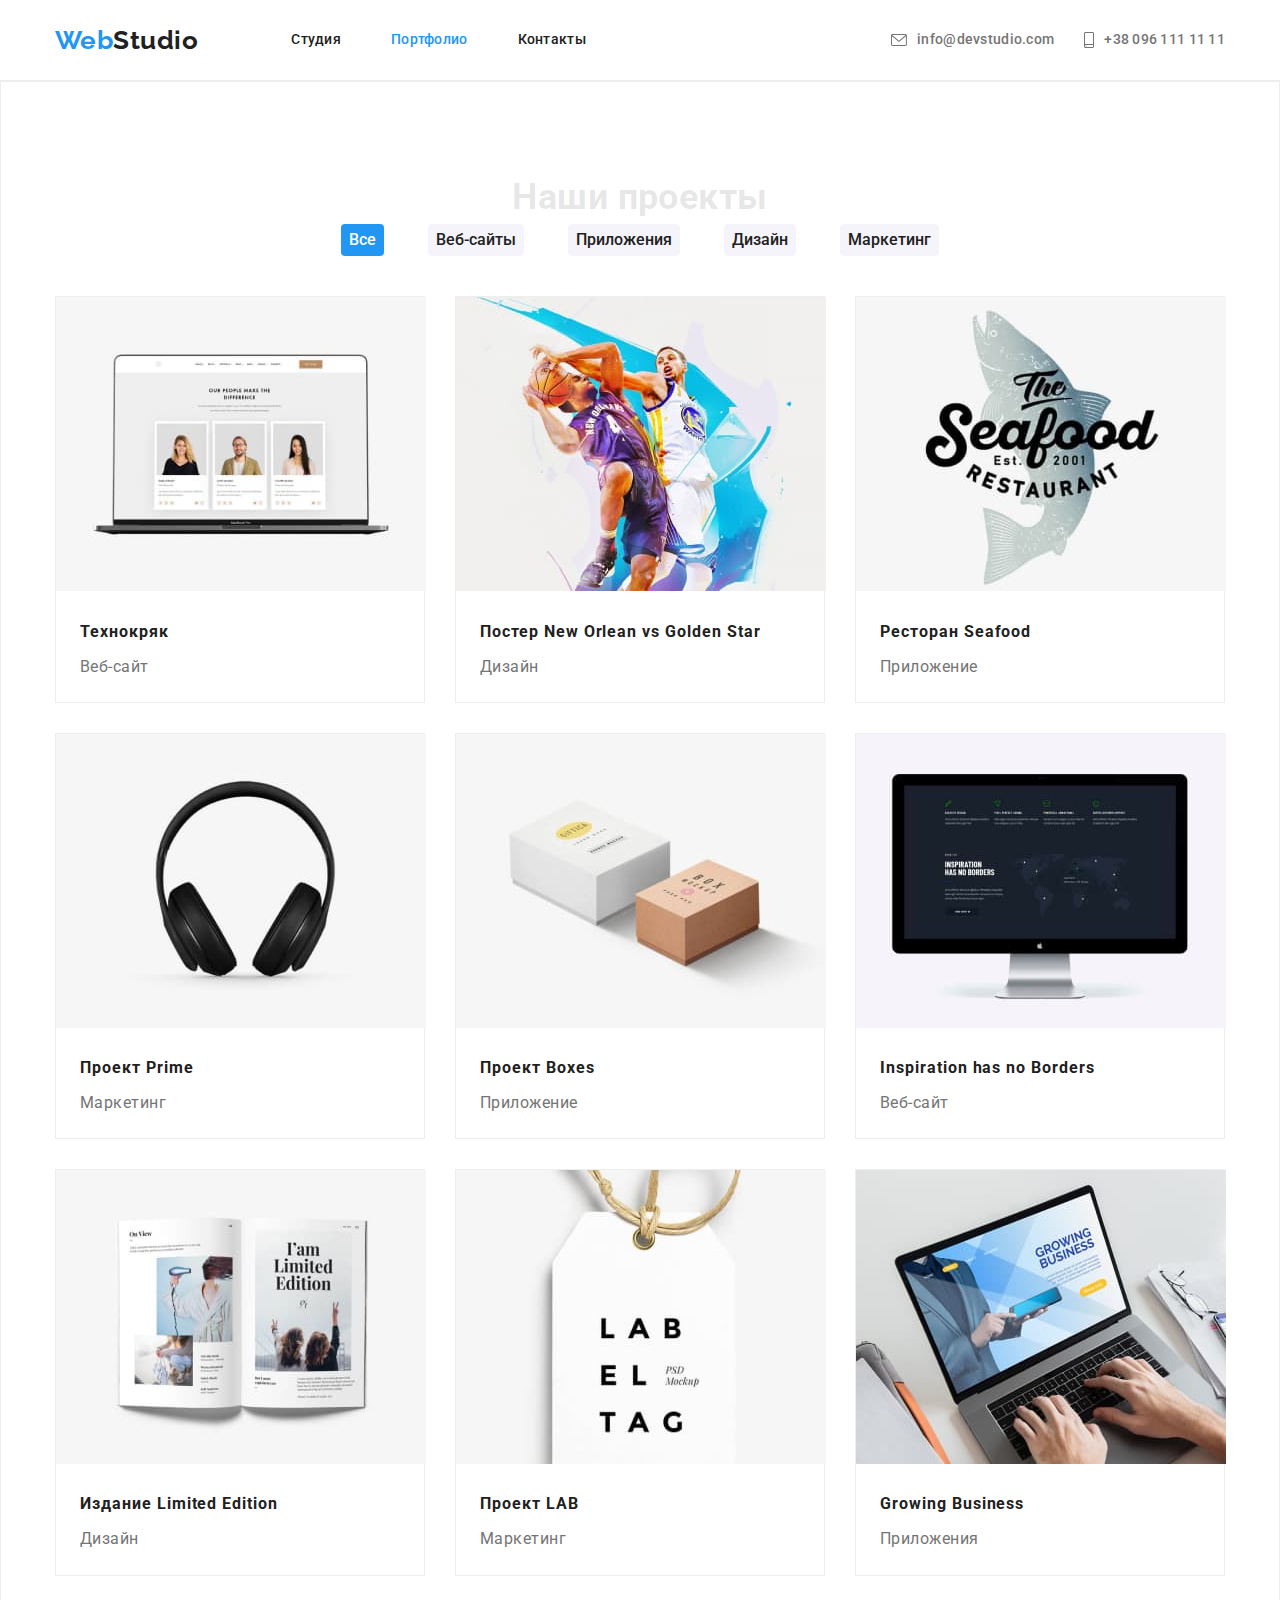
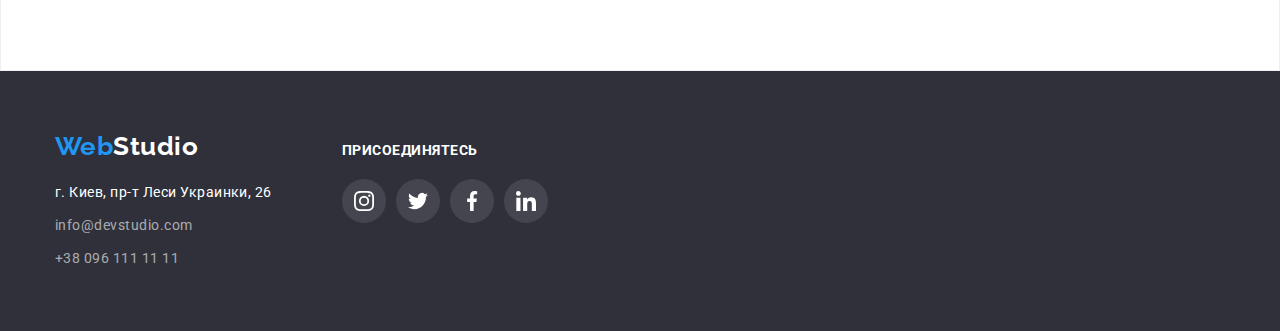
==== commit a1154a99: "Дз4 на проверку ментору" ====
--- a/portfolio.html
+++ b/portfolio.html
@@ -17,8 +17,8 @@
             <nav class="logo-nav">
                 <a href="./index.html" class="logo"><span class="logostyle">Web</span>Studio</a>
                 <ul class="site-nav list">
-                    <li class="item"><a href="./index.html" class="link current">Студия</a></li>
-                    <li class="item"><a href="./portfolio.html" class="link">Портфолио</a></li>
+                    <li class="item"><a href="./index.html" class="link">Студия</a></li>
+                    <li class="item"><a href="./portfolio.html" class="link current">Портфолио</a></li>
                     <li class="item"><a href="./contacts.html" class="link">Контакты</a></li>
                 </ul>
             </nav>
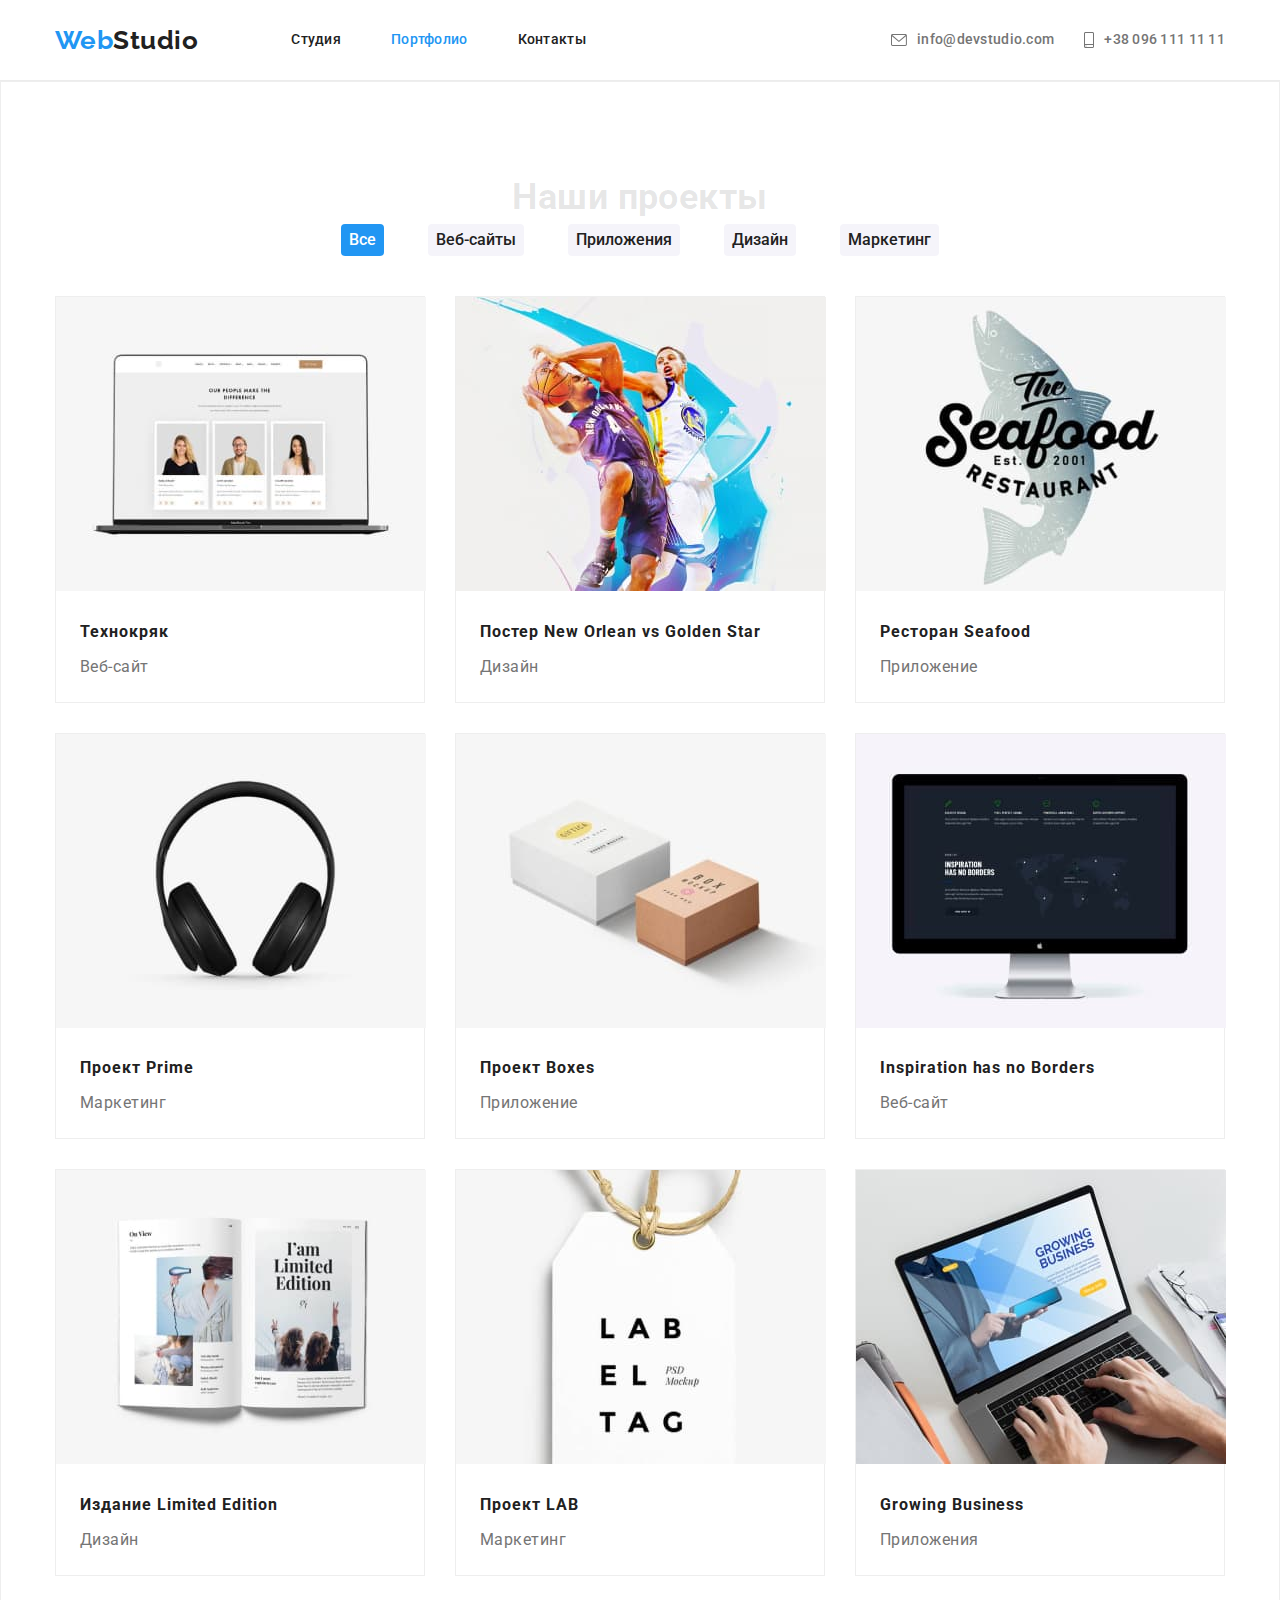
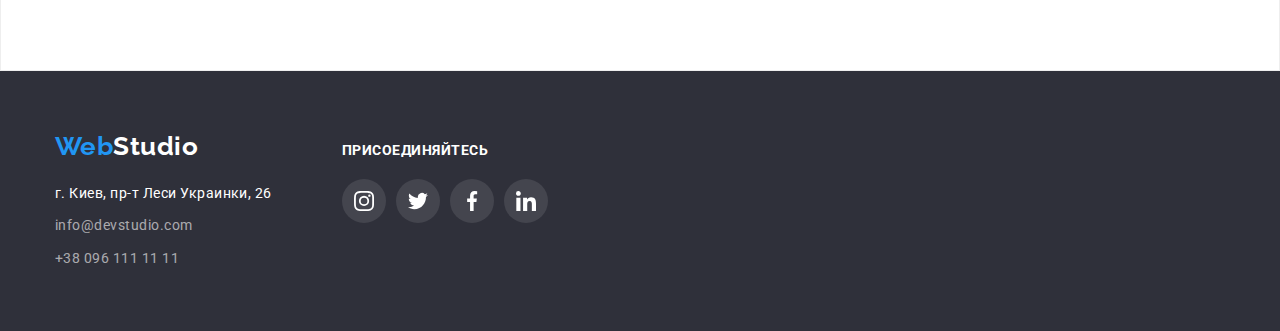
==== commit aa973830: "Работа над ошибками!" ====
--- a/portfolio.html
+++ b/portfolio.html
@@ -38,7 +38,6 @@
                         +38 096 111 11 11</a>
                 </li>
             </ul>
-    
         </div>
     </header>
 <main>
@@ -103,7 +102,7 @@
     </section>
 </main>
         <!--подвал-->
-        <footer>
+        <footer class="footer-main">
             <div class="container footer">
                 <div class="footer-logo-address">
                     <a href="./index.html" class="logo"><span class="logostyle">Web</span>Studio</a>
@@ -118,7 +117,7 @@
                     </address>
                 </div>
                 <div class="footer-social">
-                    <h3 class="social-title">Присоединятесь</h3>
+                    <h3 class="social-title">Присоединяйтесь</h3>
                     <ul class="social list">
                         <li class="social-item">
                             <button class="button-social">
--- a/css/styles.css
+++ b/css/styles.css
@@ -32,6 +32,7 @@
     margin-bottom: 0;
     padding-top: 94px;
     padding-bottom: 94px;
+    background-color: #FFFFFF;
 }
 /* Загаловки секций*/
 .section-title {
@@ -127,32 +128,36 @@
 .header-contact:focus {
     color: var(--accent-color)
 }
-
+.header-contact {
+    padding-top: 32px;
+    padding-bottom: 32px;
+}
 .contact-icon {
     margin-right: 10px;
     fill: currentColor; 
     vertical-align:middle;
 }
 /* Solutions / Эффективные решения */
-.solutions {
-    background-image: linear-gradient(
-        to right,
-        rgba(47, 48, 58, 0.4),
-        rgba(47, 48, 58, 0.4)
-    );
-    background-image: url(../images/main-img.jpg);
+.solutions { 
     /* если размер изображения не подходящих размеров, то дополнительно для корректирвки
     background-repeat: no-repeat;
     background-position: center;
-    background-size: cover; */
+    background-size: cover;
+    linear-gradient(to right, rgba(47, 48, 58, 0.4), rgba(47, 48, 58, 0.4);
+     */
     background-color: #C4C4C4;
     border: 1px solid #000000;
     text-align: center;
     margin-left: auto;
     margin-right: auto;
-    height: 480px;
+    height: 600px;
     max-width: 1600px;
     padding: 200px 0;
+    background-image: linear-gradient(
+        to right,
+    rgba(47, 48, 58, 0.4),
+    rgba(47, 48, 58, 0.4)),
+    url(../images/main-img.jpg);
 }
 .solutions-title {
     margin-top: 0;
@@ -187,6 +192,7 @@
     margin-bottom: 0;
     padding-top: 94px;
     padding-bottom: 0;
+    background-color: #ffffff;
 }
 .transparent-title {
     margin-top: 0;
@@ -209,11 +215,15 @@
 }
 
 .button-advantages {
+    background-color: #F5F4FA;
+    display: flex;
     width: 270px;
     height: 120px;
     border: none;
     margin-bottom: 30px;
     padding: 0;
+    align-items: center;
+    justify-content: center;
 }
 .button-icon-advantages {
     width: 70px;
@@ -267,8 +277,6 @@
                 0px 1px 1px rgba(0, 0, 0, 0.14),
                 0px 2px 1px rgba(0, 0, 0, 0.2);
     border-radius: 0px 0px 4px 4px;
-    text-align: center;
-
 }
 .team-item:last-child {
     margin-right: 0;
@@ -288,10 +296,17 @@
     line-height: 1.17;
     color: var(--secondary-text-color);
 }
+.team-box {
+    padding-top: 30px;
+    padding-bottom: 30px;
+    padding-left: 32px;
+    padding-right: 32px;
+    text-align: center;
+}
 /* Кнопки social link*/
 .team-social.list {
     display: flex;
-    margin: 0 32px 30px;
+
 }
 .team-social-item {
     display: flex;
@@ -334,9 +349,6 @@
 }
 .button-customer {
     display: flex;
-    margin-top: 0;
-    margin-bottom: 30px;
-    padding: 0;
     border: 1px solid var(--primary-icon-color);
     border-radius: 4px;
     color: var(--primary-icon-color);
@@ -358,6 +370,7 @@
 /*Подвал*/
 footer {
     background-color: var(--secondary-background-color);
+    padding: 60px,0;
 }
 .footer-logo-address > .logo {
     color: #ffffff;
@@ -393,23 +406,22 @@
 .footer-contacts:focus {
     color: var(--accent-color);
 }
+.footer-main {
+    padding-top: 60px;
+    padding-bottom: 60px;
+}
 .footer {
     display: flex;
     flex-direction: row;
+    align-items: baseline;
 }
 .footer-logo-address {
-    margin-top: 60px;
-    margin-bottom: 60px;
-
-}
-.footer-social
-{   margin-left: 70px;
-    margin-top: 72px;
-    margin-bottom: 100px;
-}
+    padding: 0;
+    margin-right: 70px;
+}
+
 .social-title {
-    margin-bottom: 20px;
-    margin-top: 0;
+    margin: 0;
     font-weight: 700;
     font-size: 14px;
     line-height: 1.14;
@@ -419,6 +431,7 @@
 /* Кнопки social link в подвале */
 .social.list {
     display: flex;
+    margin-top: 20px;
 }
 .social-item {
     display: flex;
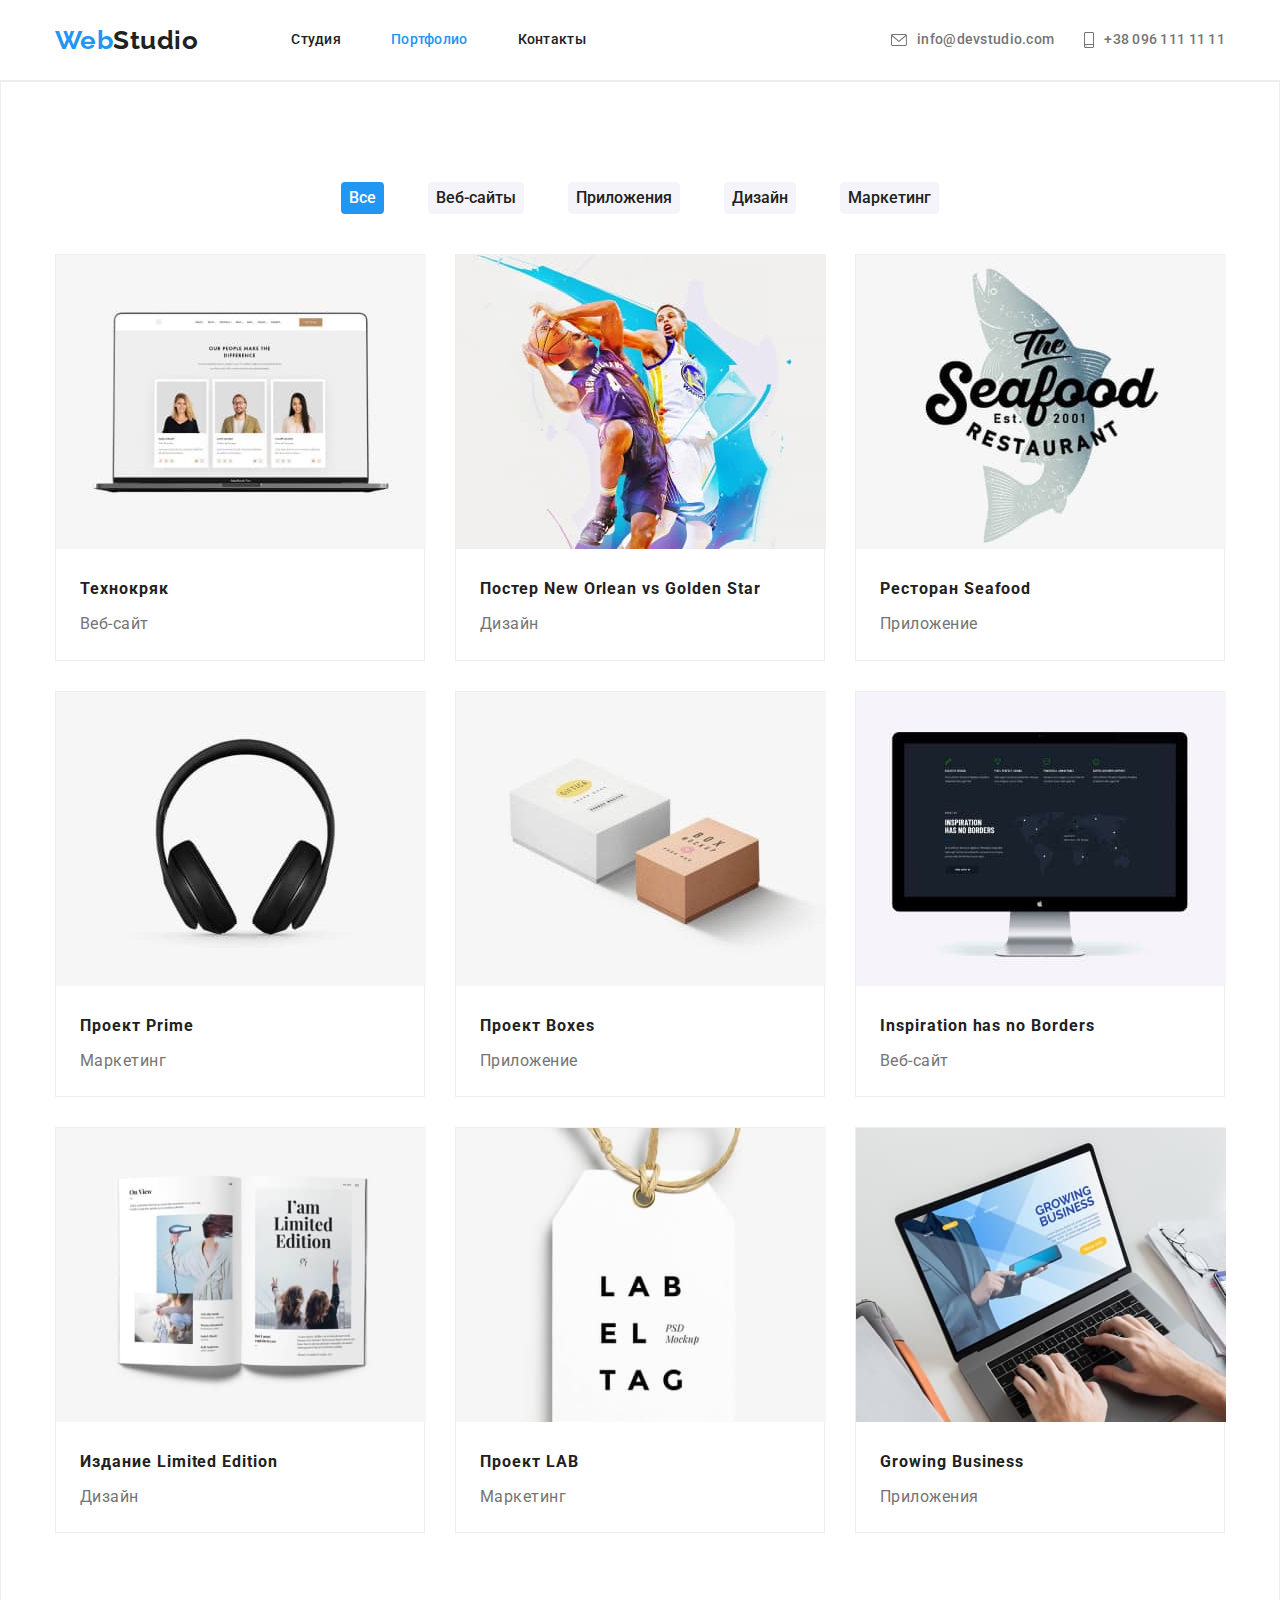
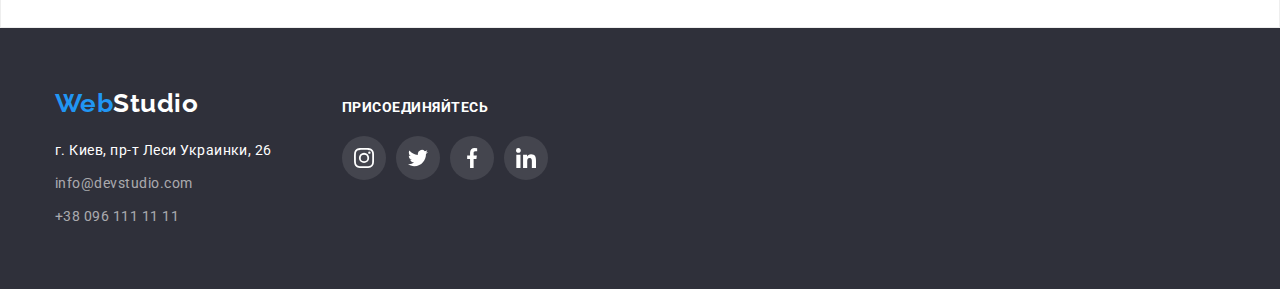
==== commit a66722b7: "hidden +" ====
--- a/portfolio.html
+++ b/portfolio.html
@@ -41,9 +41,10 @@
         </div>
     </header>
 <main>
+    <!-- Наши проекты -->
     <section class="section project">
     <div class="container">
-        <h1 class="transparent-title">Наши проекты</h1>
+        <h1 class="visually-hidden">Наши проекты</h1>
         <ul class="button-type list">
             <li><button type="button" class="button-projects all">Все</button></li>
             <li><button type="button" class="button-projects">Веб-сайты</button></li>
--- a/css/styles.css
+++ b/css/styles.css
@@ -123,14 +123,12 @@
     color: var(--secondary-text-color);
     align-items: center;
     justify-content: center;
+    padding-top: 32px;
+    padding-bottom: 32px;
 }
 .header-contact:hover,
 .header-contact:focus {
     color: var(--accent-color)
-}
-.header-contact {
-    padding-top: 32px;
-    padding-bottom: 32px;
 }
 .contact-icon {
     margin-right: 10px;
@@ -143,7 +141,6 @@
     background-repeat: no-repeat;
     background-position: center;
     background-size: cover;
-    linear-gradient(to right, rgba(47, 48, 58, 0.4), rgba(47, 48, 58, 0.4);
      */
     background-color: #C4C4C4;
     border: 1px solid #000000;
@@ -186,6 +183,20 @@
     margin-top: 30px;
     cursor: pointer;
 }
+/* Hidden */
+.visually-hidden {
+    position: absolute;
+    width: 1px;
+    height: 1px;
+    margin: -1px;
+    border: 0;
+    padding: 0;
+
+    white-space: nowrap;
+    clip-path: inset(100%);
+    clip: rect(0 0 0 0);
+    overflow: hidden;
+}
 /* Advantages / Наши преймущества (с условным заголовком) */
 .section-transparent-title{
     margin-top: 0;
@@ -194,21 +205,11 @@
     padding-bottom: 0;
     background-color: #ffffff;
 }
-.transparent-title {
-    margin-top: 0;
-    margin-bottom: 0;
-    text-align: center;
-    color: rgba(0, 0, 0, 0.1);
-    font-weight: 700;
-    font-size: 36px;
-    line-height: 1.17;
-}
 .advantages {
     display: flex;
 }
 .advantages-item {
     margin-right: 30px;
-    
 }
 .advantages-item:last-child {
     margin-right: 0;
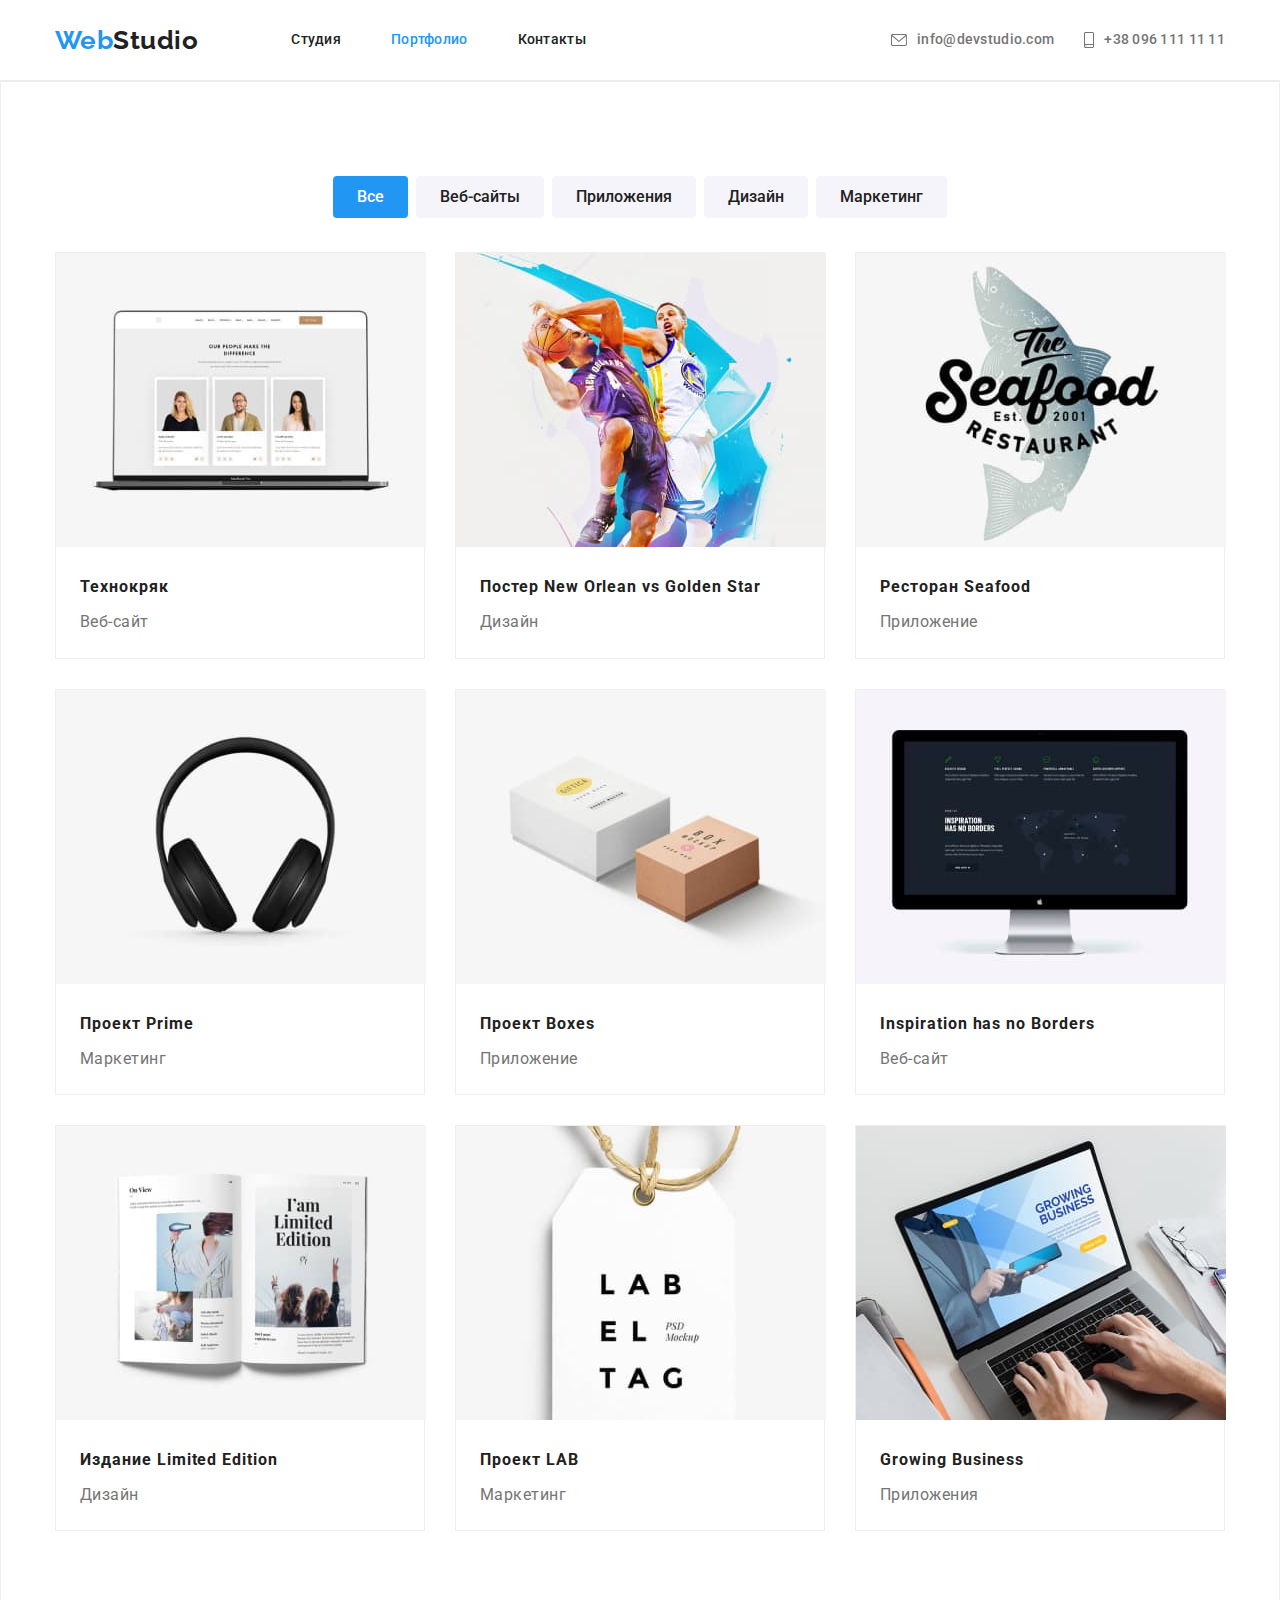
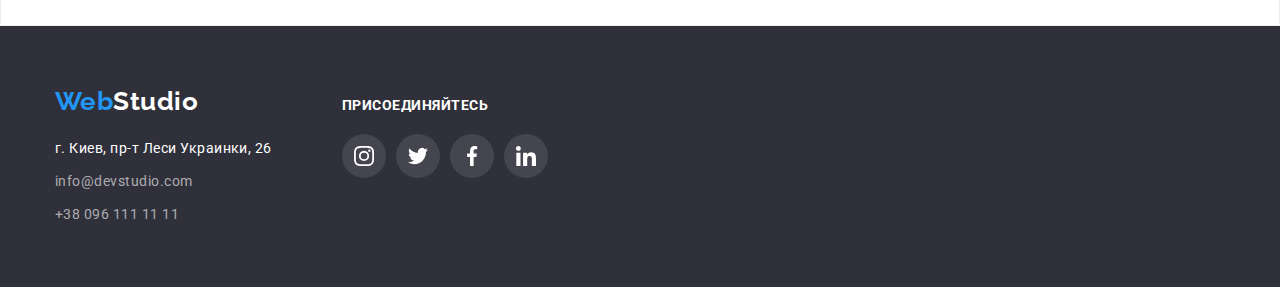
==== commit d61474a3: "работа над ошибками!!" ====
--- a/portfolio.html
+++ b/portfolio.html
@@ -46,11 +46,11 @@
     <div class="container">
         <h1 class="visually-hidden">Наши проекты</h1>
         <ul class="button-type list">
-            <li><button type="button" class="button-projects all">Все</button></li>
-            <li><button type="button" class="button-projects">Веб-сайты</button></li>
-            <li><button type="button" class="button-projects">Приложения</button></li>
-            <li><button type="button" class="button-projects">Дизайн</button></li>
-            <li><button type="button" class="button-projects">Маркетинг</button></li>
+            <li class="project-item"><button type="button" class="button-projects all">Все</button></li>
+            <li class="project-item"><button type="button" class="button-projects">Веб-сайты</button></li>
+            <li class="project-item"><button type="button" class="button-projects">Приложения</button></li>
+            <li class="project-item"><button type="button" class="button-projects">Дизайн</button></li>
+            <li class="project-item"><button type="button" class="button-projects">Маркетинг</button></li>
         </ul>
         <ul class="projects-type list">
             <li class="project-box">
--- a/css/styles.css
+++ b/css/styles.css
@@ -7,7 +7,7 @@
     --secondary-background-color: #2F303A;
     --primary-icon-color: #AFB1B8;
 }
-body { background: #E5E5E5;
+body { background: #ffffff;
     color: var(--primary-text-color);
     font-family: Roboto, sans-serif;
     letter-spacing: 0.03em;
@@ -28,11 +28,8 @@
 }
 /* Базовые параметры секций */
 .section {
-    margin-top: 0;
-    margin-bottom: 0;
     padding-top: 94px;
     padding-bottom: 94px;
-    background-color: #FFFFFF;
 }
 /* Загаловки секций*/
 .section-title {
@@ -135,28 +132,25 @@
     fill: currentColor; 
     vertical-align:middle;
 }
-/* Solutions / Эффективные решения */
-.solutions { 
-    /* если размер изображения не подходящих размеров, то дополнительно для корректирвки
+/* Hero / Эффективные решения */
+.section.hero { 
     background-repeat: no-repeat;
     background-position: center;
     background-size: cover;
-     */
     background-color: #C4C4C4;
     border: 1px solid #000000;
     text-align: center;
+    max-width: 1600px;
+    padding: 200px 0;
     margin-left: auto;
     margin-right: auto;
-    height: 600px;
-    max-width: 1600px;
-    padding: 200px 0;
     background-image: linear-gradient(
         to right,
     rgba(47, 48, 58, 0.4),
     rgba(47, 48, 58, 0.4)),
     url(../images/main-img.jpg);
 }
-.solutions-title {
+.hero-title {
     margin-top: 0;
     margin-bottom: 0;
     color: var(--primary-white-color);
@@ -165,6 +159,9 @@
     line-height: 1.36;
     letter-spacing: 0.06em;
     text-transform: uppercase;
+    max-width: 700px;
+    margin-left: auto;
+    margin-right: auto;
 }
 .button-primary {
     color: var(--primary-white-color);
@@ -197,25 +194,25 @@
     clip: rect(0 0 0 0);
     overflow: hidden;
 }
-/* Advantages / Наши преймущества (с условным заголовком) */
-.section-transparent-title{
+/* Work / Наши преймущества (с условным заголовком) */
+.section.work{
     margin-top: 0;
     margin-bottom: 0;
     padding-top: 94px;
     padding-bottom: 0;
     background-color: #ffffff;
 }
-.advantages {
-    display: flex;
-}
-.advantages-item {
+.work {
+    display: flex;
+}
+.work-item {
     margin-right: 30px;
 }
-.advantages-item:last-child {
-    margin-right: 0;
-}
-
-.button-advantages {
+.work-item:last-child {
+    margin-right: 0;
+}
+
+.button-work {
     background-color: #F5F4FA;
     display: flex;
     width: 270px;
@@ -226,11 +223,11 @@
     align-items: center;
     justify-content: center;
 }
-.button-icon-advantages {
+.button-icon-work {
     width: 70px;
     height: 70px;
 }
-.advantages-title {
+.work-title {
     font-weight: 700;
     font-size: 14px;
     line-height: 1.14;
@@ -238,7 +235,7 @@
     margin-top: 0;
     margin-bottom: 10px;
 }
-.advantages-description {
+.work-description {
     margin-top: 0;
     margin-bottom: 0;
     font-size: 14px;
@@ -247,25 +244,25 @@
     color: var(--secondary-text-color);
 }
 /* Services / Чем мы занимаемся */
-.services {
-    display: flex;
-}
-
-.services .item {
+.about {
+    display: flex;
+}
+
+.about .item {
     margin-right: 30px;
 }
-.services .item:last-child {
-    margin-right: 0;
-}
-/* Изображения для services */
-.services-image {
+.about .item:last-child {
+    margin-right: 0;
+}
+/* Изображения для about */
+.about-image {
     width: 370px;
 }
 /* Our team / Наша команда*/
-.section.teamcolor {
+.section.team {
     background-color: #F5F4FA;
 }
-.team {
+.team-box {
     display: flex;
 }
 .team-item {
@@ -297,7 +294,7 @@
     line-height: 1.17;
     color: var(--secondary-text-color);
 }
-.team-box {
+.team-thumbs {
     padding-top: 30px;
     padding-bottom: 30px;
     padding-left: 32px;
@@ -338,17 +335,17 @@
     border: none;
     border-radius: 50%;
 }
-/* Regular customers / Постоянные клиенты */
-.customer {
-    display: flex;
-}
-.customer-item {
+/* Clients / Постоянные клиенты */
+.clients.list {
+    display: flex;
+}
+.clients-item {
     margin-right: 30px;
 }
-.customer-item:last-child {
-    margin-right: 0;
-}
-.button-customer {
+.clients-item:last-child {
+    margin-right: 0;
+}
+.button-clients {
     display: flex;
     border: 1px solid var(--primary-icon-color);
     border-radius: 4px;
@@ -359,19 +356,19 @@
     align-items: center;
     justify-content: center;
 }
-.button-icon-customer {
+.button-icon-clients {
     fill: currentcolor;
     width: 106px;
     height: 60px;
 }
-.button-customer:hover {
+.button-clients:hover {
     color: var(--accent-color);
     border: 1px solid var(--accent-color);
 }
 /*Подвал*/
 footer {
     background-color: var(--secondary-background-color);
-    padding: 60px,0;
+    padding: 60px 0;
 }
 .footer-logo-address > .logo {
     color: #ffffff;
@@ -481,7 +478,7 @@
     line-height: 1.63;
     border-radius: 4px;
     border-color: transparent;
-    margin: 6px 22px 6px 22px;
+    padding: 6px 22px 6px 22px;
     cursor: pointer;
 }
 .button-projects:hover,
@@ -531,4 +528,10 @@
     font-weight: 400;
     line-height: 1.88;
 }
-
+.project-item {
+    margin-right: 8px;
+}
+.project-item:last-child {
+    margin-right: 0;
+}
+
